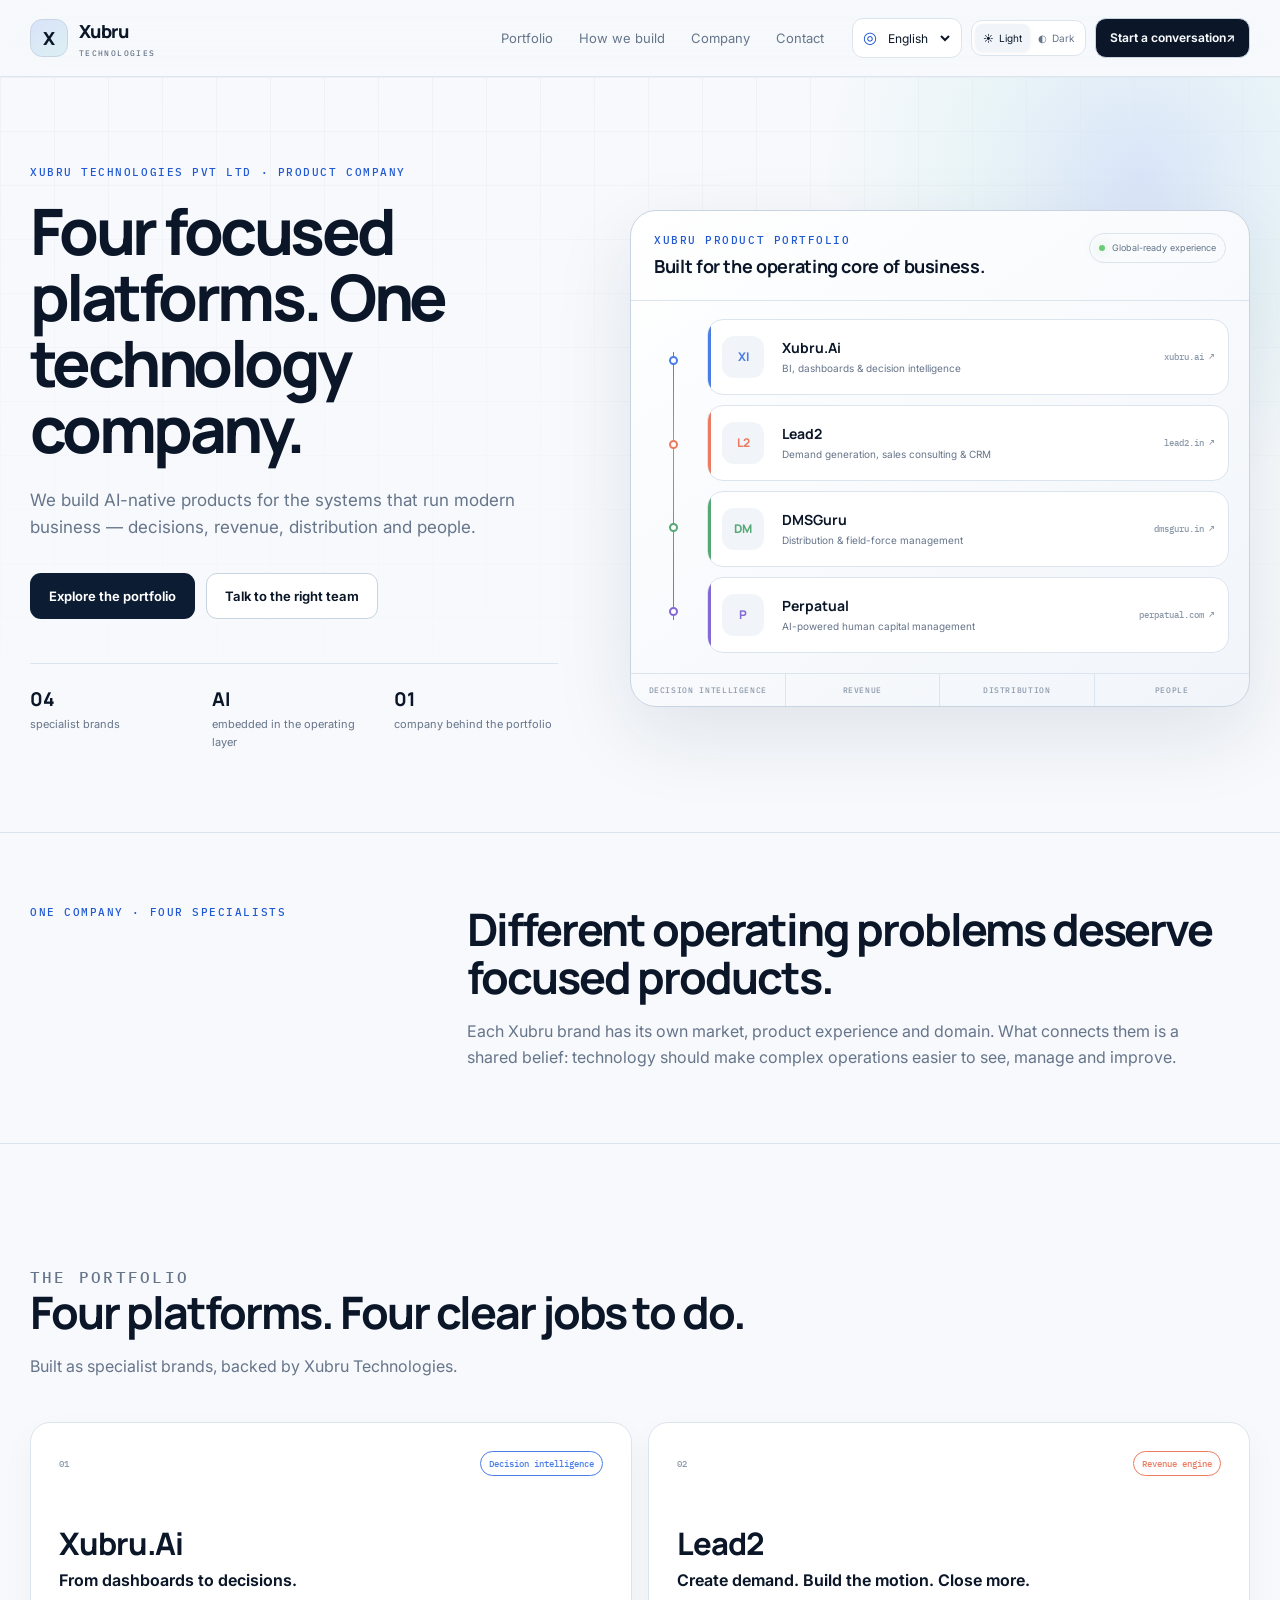
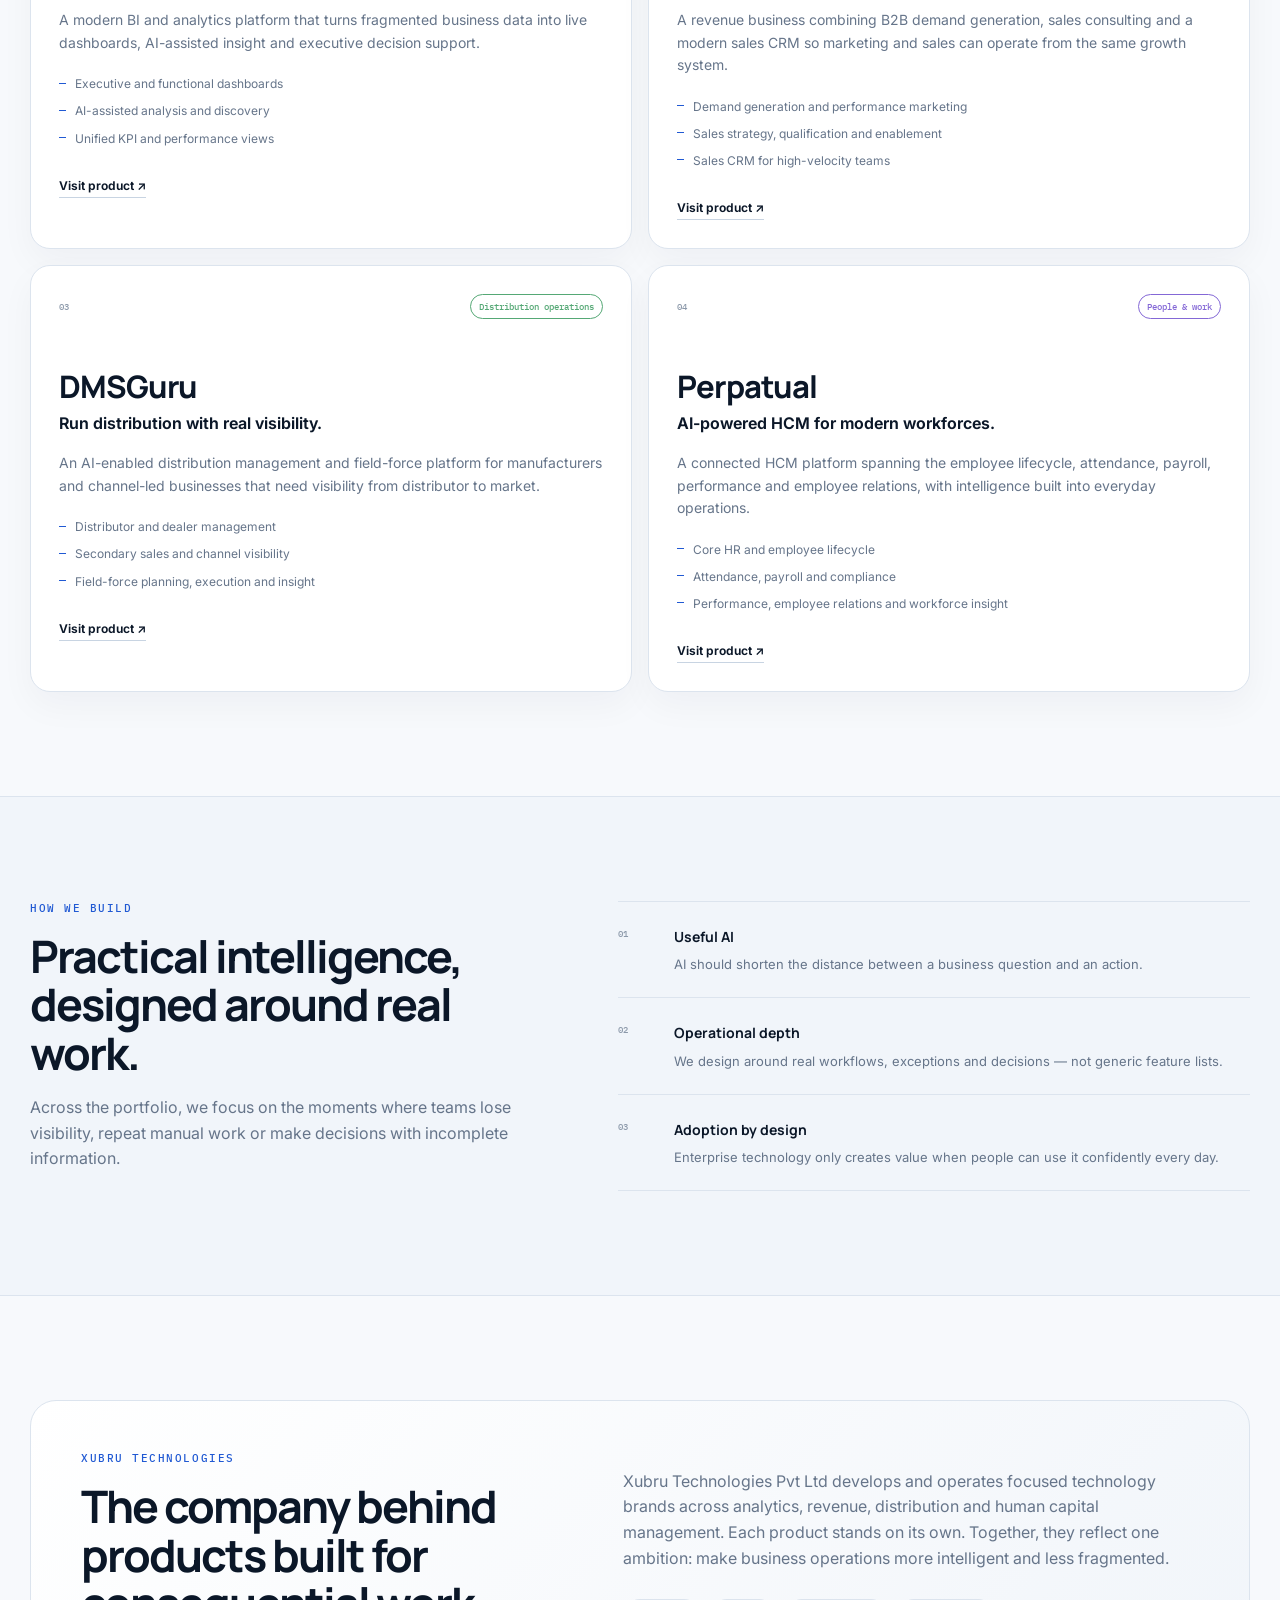
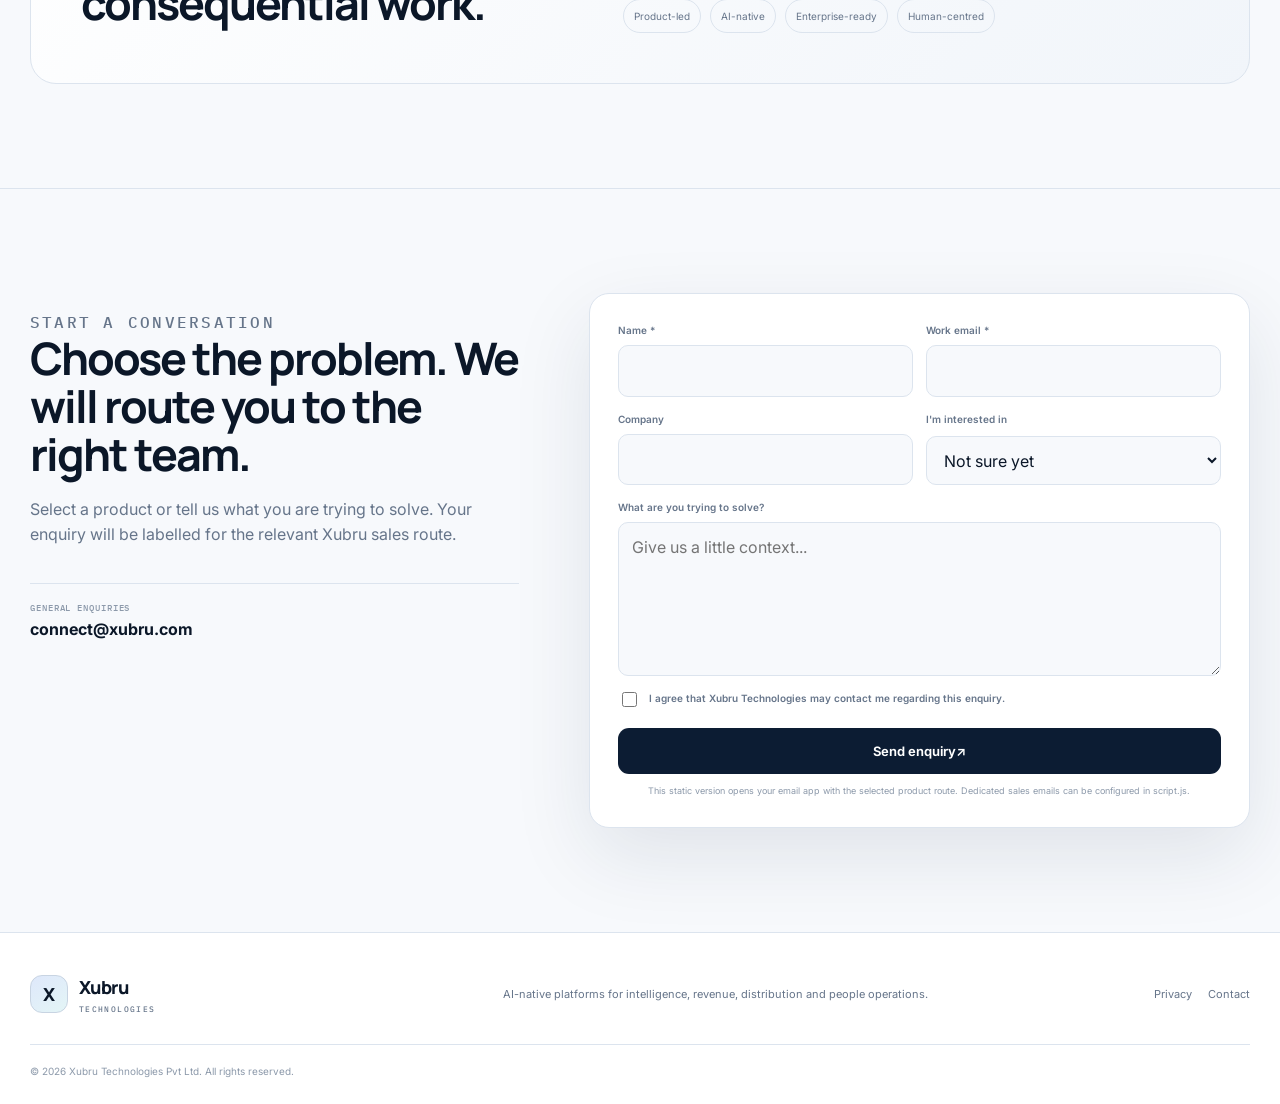
==== index.html @ fc484fd0 "Add files via upload" ====
<!DOCTYPE html>
<html lang="en" dir="ltr" data-theme="light">
<head>
  <meta charset="UTF-8">
  <meta name="viewport" content="width=device-width, initial-scale=1.0">
  <meta name="theme-color" content="#f7f9fc">
  <meta name="robots" content="index,follow,max-image-preview:large,max-snippet:-1,max-video-preview:-1">
  <title>Xubru Technologies | AI, Revenue, Distribution & HCM Platforms</title>
  <meta name="description" content="Xubru Technologies builds AI-native platforms for business intelligence, revenue growth, distribution operations and human capital management.">
  <link rel="canonical" href="https://xubru.com/">
  <link rel="icon" href="favicon.svg" type="image/svg+xml">
  <meta property="og:type" content="website">
  <meta property="og:site_name" content="Xubru Technologies">
  <meta property="og:url" content="https://xubru.com/">
  <meta property="og:title" content="Xubru Technologies | Four Focused Platforms. One Technology Company.">
  <meta property="og:description" content="AI-native platforms across decision intelligence, revenue, distribution and people operations.">
  <meta property="og:image" content="https://xubru.com/og-image.png">
  <meta property="og:image:width" content="1200">
  <meta property="og:image:height" content="630">
  <meta name="twitter:card" content="summary_large_image">
  <meta name="twitter:title" content="Xubru Technologies | Four Focused Platforms. One Technology Company.">
  <meta name="twitter:description" content="AI-native platforms across decision intelligence, revenue, distribution and people operations.">
  <meta name="twitter:image" content="https://xubru.com/og-image.png">
  <link rel="preconnect" href="https://fonts.googleapis.com">
  <link rel="preconnect" href="https://fonts.gstatic.com" crossorigin>
  <link href="https://fonts.googleapis.com/css2?family=Inter:wght@400;500;600;700&family=Manrope:wght@500;600;700;800&family=IBM+Plex+Mono:wght@400;500&display=swap" rel="stylesheet">
  <script>(function(){try{var t=localStorage.getItem('xubru-theme');if(t==='dark'||t==='light')document.documentElement.dataset.theme=t}catch(e){}})();</script>
  <script type="application/ld+json">
  {
    "@context":"https://schema.org",
    "@graph":[
      {
        "@type":"Organization",
        "@id":"https://xubru.com/#organization",
        "name":"Xubru Technologies Pvt Ltd",
        "url":"https://xubru.com/",
        "email":"connect@xubru.com",
        "description":"Xubru Technologies builds AI-native platforms for business intelligence, revenue growth, distribution operations and human capital management.",
        "contactPoint":{"@type":"ContactPoint","contactType":"sales","email":"connect@xubru.com","availableLanguage":["English","Marathi","Tamil","Telugu","Bengali","French","Hebrew","Arabic","Chinese","Japanese"]},
        "brand":[
          {"@type":"Brand","name":"Xubru.Ai","url":"https://xubru.ai/"},
          {"@type":"Brand","name":"Lead2","url":"https://www.lead2.in/"},
          {"@type":"Brand","name":"DMSGuru","url":"https://dmsguru.in/"},
          {"@type":"Brand","name":"Perpatual","url":"https://www.perpatual.com/"}
        ]
      },
      {"@type":"WebSite","@id":"https://xubru.com/#website","url":"https://xubru.com/","name":"Xubru Technologies","publisher":{"@id":"https://xubru.com/#organization"},"inLanguage":["en","mr","ta","te","bn","fr","he","ar","zh","ja"]},
      {"@type":"ItemList","@id":"https://xubru.com/#portfolio","name":"Xubru Technologies product portfolio","numberOfItems":4,"itemListElement":[
        {"@type":"ListItem","position":1,"name":"Xubru.Ai","url":"https://xubru.ai/"},
        {"@type":"ListItem","position":2,"name":"Lead2","url":"https://www.lead2.in/"},
        {"@type":"ListItem","position":3,"name":"DMSGuru","url":"https://dmsguru.in/"},
        {"@type":"ListItem","position":4,"name":"Perpatual","url":"https://www.perpatual.com/"}
      ]}
    ]
  }
  </script>
  <link rel="stylesheet" href="styles.css">
</head>
<body>
<a class="skip-link" href="#main" data-i18n="skip">Skip to content</a>
<header class="site-header" id="top">
  <div class="container nav-wrap">
    <a class="brand" href="#top" aria-label="Xubru Technologies home">
      <span class="brand-mark" aria-hidden="true">X</span><span class="brand-copy"><strong>Xubru</strong><small>Technologies</small></span>
    </a>
    <nav class="desktop-nav" aria-label="Primary navigation">
      <a href="#portfolio" data-i18n="navPortfolio">Portfolio</a>
      <a href="#philosophy" data-i18n="navPhilosophy">How we build</a>
      <a href="#company" data-i18n="navCompany">Company</a>
      <a href="#contact" data-i18n="navContact">Contact</a>
    </nav>
    <div class="header-actions">
      <label class="language-control" aria-label="Language">
        <span class="globe" aria-hidden="true">◎</span>
        <select id="languageSelect" aria-label="Choose language">
          <option value="en">English</option><option value="mr">मराठी</option><option value="ta">தமிழ்</option><option value="te">తెలుగు</option><option value="bn">বাংলা</option><option value="fr">Français</option><option value="he">עברית</option><option value="ar">العربية</option><option value="zh">中文</option><option value="ja">日本語</option>
        </select>
      </label>
      <div class="theme-switch" role="group" aria-label="Theme">
        <button type="button" data-theme-choice="light" class="active"><span aria-hidden="true">☀</span><span data-i18n="light">Light</span></button>
        <button type="button" data-theme-choice="dark"><span aria-hidden="true">◐</span><span data-i18n="dark">Dark</span></button>
      </div>
      <button class="conversation-button" type="button" data-open-conversation><span data-i18n="startConversation">Start a conversation</span><span aria-hidden="true">↗</span></button>
      <button class="nav-toggle" id="navToggle" aria-expanded="false" aria-controls="mobileNav" aria-label="Open navigation"><span></span><span></span><span></span></button>
    </div>
  </div>
  <div class="mobile-nav" id="mobileNav"><div class="container mobile-nav-inner">
    <a href="#portfolio" data-i18n="navPortfolio">Portfolio</a><a href="#philosophy" data-i18n="navPhilosophy">How we build</a><a href="#company" data-i18n="navCompany">Company</a><a href="#contact" data-i18n="navContact">Contact</a><button type="button" data-open-conversation><span data-i18n="startConversation">Start a conversation</span> ↗</button>
  </div></div>
</header>
<main id="main">
  <section class="hero">
    <div class="hero-grid-pattern" aria-hidden="true"></div>
    <div class="container hero-grid">
      <div class="hero-copy reveal">
        <p class="eyebrow" data-i18n="heroKicker">Xubru Technologies Pvt Ltd · Product company</p>
        <h1 data-i18n="heroTitle">Four focused platforms. One technology company.</h1>
        <p class="hero-lead" data-i18n="heroLead">We build AI-native products for the systems that run modern business — decisions, revenue, distribution and people.</p>
        <div class="hero-actions"><a class="button button-primary" href="#portfolio" data-i18n="explorePortfolio">Explore the portfolio</a><button class="button button-secondary" type="button" data-open-conversation data-i18n="talkTeam">Talk to the right team</button></div>
        <div class="hero-stats"><div><strong>04</strong><span data-i18n="statBrands">specialist brands</span></div><div><strong>AI</strong><span data-i18n="statAI">embedded in the operating layer</span></div><div><strong>01</strong><span data-i18n="statCompany">company behind the portfolio</span></div></div>
      </div>
      <div class="portfolio-showcase reveal" aria-label="Xubru Technologies portfolio">
        <div class="showcase-top"><div><span class="mini-label" data-i18n="showcaseLabel">XUBRU PRODUCT PORTFOLIO</span><strong data-i18n="showcaseTitle">Built for the operating core of business.</strong></div><span class="global-chip"><i></i><span data-i18n="globalReady">Global-ready experience</span></span></div>
        <div class="showcase-body">
          <div class="signal-rail" aria-hidden="true"><span></span><span></span><span></span><span></span></div>
          <div class="portfolio-stack">
            <a class="stack-card accent-blue" href="https://xubru.ai/" target="_blank" rel="noopener"><div class="stack-icon">XI</div><div><strong>Xubru.Ai</strong><span data-i18n="xubruShort">BI, dashboards & decision intelligence</span></div><small>xubru.ai ↗</small></a>
            <a class="stack-card accent-coral" href="https://www.lead2.in/" target="_blank" rel="noopener"><div class="stack-icon">L2</div><div><strong>Lead2</strong><span data-i18n="leadShort">Demand generation, sales consulting & CRM</span></div><small>lead2.in ↗</small></a>
            <a class="stack-card accent-green" href="https://dmsguru.in/" target="_blank" rel="noopener"><div class="stack-icon">DM</div><div><strong>DMSGuru</strong><span data-i18n="dmsShort">Distribution & field-force management</span></div><small>dmsguru.in ↗</small></a>
            <a class="stack-card accent-violet" href="https://www.perpatual.com/" target="_blank" rel="noopener"><div class="stack-icon">P</div><div><strong>Perpatual</strong><span data-i18n="perpShort">AI-powered human capital management</span></div><small>perpatual.com ↗</small></a>
          </div>
        </div>
        <div class="showcase-bottom"><span data-i18n="showcaseFoot1">Decision intelligence</span><span data-i18n="showcaseFoot2">Revenue</span><span data-i18n="showcaseFoot3">Distribution</span><span data-i18n="showcaseFoot4">People</span></div>
      </div>
    </div>
  </section>
  <section class="statement"><div class="container statement-grid reveal"><p class="section-label" data-i18n="statementLabel">ONE COMPANY · FOUR SPECIALISTS</p><div><h2 data-i18n="statementTitle">Different operating problems deserve focused products.</h2><p data-i18n="statementText">Each Xubru brand has its own market, product experience and domain. What connects them is a shared belief: technology should make complex operations easier to see, manage and improve.</p></div></div></section>
  <section class="section portfolio" id="portfolio"><div class="container">
    <div class="section-heading reveal"><p class="section-label" data-i18n="portfolioLabel">THE PORTFOLIO</p><h2 data-i18n="portfolioTitle">Four platforms. Four clear jobs to do.</h2><p data-i18n="portfolioText">Built as specialist brands, backed by Xubru Technologies.</p></div>
    <div class="product-grid">
      <article class="product-card reveal"><div class="product-top"><span>01</span><span class="product-pill pill-blue" data-i18n="catAI">Decision intelligence</span></div><h3>Xubru.Ai</h3><p class="product-tagline" data-i18n="xubruTag">From dashboards to decisions.</p><p class="product-desc" data-i18n="xubruDesc">A modern BI and analytics platform that turns fragmented business data into live dashboards, AI-assisted insight and executive decision support.</p><ul><li data-i18n="xubruF1">Executive and functional dashboards</li><li data-i18n="xubruF2">AI-assisted analysis and discovery</li><li data-i18n="xubruF3">Unified KPI and performance views</li></ul><a href="https://xubru.ai/" target="_blank" rel="noopener"><span data-i18n="visit">Visit product</span> ↗</a></article>
      <article class="product-card reveal"><div class="product-top"><span>02</span><span class="product-pill pill-coral" data-i18n="catLead">Revenue engine</span></div><h3>Lead2</h3><p class="product-tagline" data-i18n="leadTag">Create demand. Build the motion. Close more.</p><p class="product-desc" data-i18n="leadDesc">A revenue business combining B2B demand generation, sales consulting and a modern sales CRM so marketing and sales can operate from the same growth system.</p><ul><li data-i18n="leadF1">Demand generation and performance marketing</li><li data-i18n="leadF2">Sales strategy, qualification and enablement</li><li data-i18n="leadF3">Sales CRM for high-velocity teams</li></ul><a href="https://www.lead2.in/" target="_blank" rel="noopener"><span data-i18n="visit">Visit product</span> ↗</a></article>
      <article class="product-card reveal"><div class="product-top"><span>03</span><span class="product-pill pill-green" data-i18n="catDMS">Distribution operations</span></div><h3>DMSGuru</h3><p class="product-tagline" data-i18n="dmsTag">Run distribution with real visibility.</p><p class="product-desc" data-i18n="dmsDesc">An AI-enabled distribution management and field-force platform for manufacturers and channel-led businesses that need visibility from distributor to market.</p><ul><li data-i18n="dmsF1">Distributor and dealer management</li><li data-i18n="dmsF2">Secondary sales and channel visibility</li><li data-i18n="dmsF3">Field-force planning, execution and insight</li></ul><a href="https://dmsguru.in/" target="_blank" rel="noopener"><span data-i18n="visit">Visit product</span> ↗</a></article>
      <article class="product-card reveal"><div class="product-top"><span>04</span><span class="product-pill pill-violet" data-i18n="catHCM">People & work</span></div><h3>Perpatual</h3><p class="product-tagline" data-i18n="perpTag">AI-powered HCM for modern workforces.</p><p class="product-desc" data-i18n="perpDesc">A connected HCM platform spanning the employee lifecycle, attendance, payroll, performance and employee relations, with intelligence built into everyday operations.</p><ul><li data-i18n="perpF1">Core HR and employee lifecycle</li><li data-i18n="perpF2">Attendance, payroll and compliance</li><li data-i18n="perpF3">Performance, employee relations and workforce insight</li></ul><a href="https://www.perpatual.com/" target="_blank" rel="noopener"><span data-i18n="visit">Visit product</span> ↗</a></article>
    </div>
  </div></section>
  <section class="section philosophy" id="philosophy"><div class="container philosophy-grid"><div class="philosophy-copy reveal"><p class="section-label" data-i18n="philosophyLabel">HOW WE BUILD</p><h2 data-i18n="philosophyTitle">Practical intelligence, designed around real work.</h2><p data-i18n="philosophyText">Across the portfolio, we focus on the moments where teams lose visibility, repeat manual work or make decisions with incomplete information.</p></div><div class="principle-list reveal"><div><span>01</span><section><strong data-i18n="p1Title">Useful AI</strong><p data-i18n="p1Text">AI should shorten the distance between a business question and an action.</p></section></div><div><span>02</span><section><strong data-i18n="p2Title">Operational depth</strong><p data-i18n="p2Text">We design around real workflows, exceptions and decisions — not generic feature lists.</p></section></div><div><span>03</span><section><strong data-i18n="p3Title">Adoption by design</strong><p data-i18n="p3Text">Enterprise technology only creates value when people can use it confidently every day.</p></section></div></div></div></section>
  <section class="section company" id="company"><div class="container company-panel reveal"><div><p class="section-label" data-i18n="companyLabel">XUBRU TECHNOLOGIES</p><h2 data-i18n="companyTitle">The company behind products built for consequential work.</h2></div><div class="company-copy"><p data-i18n="companyText">Xubru Technologies Pvt Ltd develops and operates focused technology brands across analytics, revenue, distribution and human capital management. Each product stands on its own. Together, they reflect one ambition: make business operations more intelligent and less fragmented.</p><div class="company-tags"><span data-i18n="tagProduct">Product-led</span><span data-i18n="tagAI">AI-native</span><span data-i18n="tagEnterprise">Enterprise-ready</span><span data-i18n="tagHuman">Human-centred</span></div></div></div></section>
  <section class="section contact" id="contact"><div class="container contact-grid"><div class="contact-copy reveal"><p class="section-label" data-i18n="contactLabel">START A CONVERSATION</p><h2 data-i18n="contactTitle">Choose the problem. We will route you to the right team.</h2><p data-i18n="contactText">Select a product or tell us what you are trying to solve. Your enquiry will be labelled for the relevant Xubru sales route.</p><div class="contact-email"><span data-i18n="generalEnquiries">General enquiries</span><a href="mailto:connect@xubru.com">connect@xubru.com</a></div></div><div class="contact-card reveal"><form id="contactForm"><input type="hidden" name="route" id="routeField" value="General"><div class="form-row"><label><span data-i18n="name">Name *</span><input type="text" name="name" required autocomplete="name"></label><label><span data-i18n="workEmail">Work email *</span><input type="email" name="email" required autocomplete="email"></label></div><div class="form-row"><label><span data-i18n="companyName">Company</span><input type="text" name="company" autocomplete="organization"></label><label><span data-i18n="interest">I'm interested in</span><select name="interest" id="interestSelect"><option value="General" data-i18n="optGeneral">Not sure yet</option><option value="Xubru.Ai">Xubru.Ai</option><option value="Lead2">Lead2</option><option value="DMSGuru">DMSGuru</option><option value="Perpatual">Perpatual</option></select></label></div><label><span data-i18n="problem">What are you trying to solve?</span><textarea name="message" rows="5" data-i18n-placeholder="messagePlaceholder" placeholder="Give us a little context..."></textarea></label><label class="consent"><input type="checkbox" required><span data-i18n="consent">I agree that Xubru Technologies may contact me regarding this enquiry.</span></label><button class="button button-primary form-submit" type="submit"><span data-i18n="sendEnquiry">Send enquiry</span> ↗</button><p class="form-note" data-i18n="formNote">This static version opens your email app with the selected product route. Dedicated sales emails can be configured in script.js.</p></form></div></div></section>
</main>
<footer class="footer"><div class="container footer-grid"><a class="brand" href="#top"><span class="brand-mark">X</span><span class="brand-copy"><strong>Xubru</strong><small>Technologies</small></span></a><p data-i18n="footerText">AI-native platforms for intelligence, revenue, distribution and people operations.</p><div class="footer-links"><a href="privacy.html" data-i18n="privacy">Privacy</a><a href="mailto:connect@xubru.com" data-i18n="navContact">Contact</a></div></div><div class="container footer-bottom">© 2026 Xubru Technologies Pvt Ltd. <span data-i18n="rights">All rights reserved.</span></div></footer>
<dialog class="conversation-modal" id="conversationModal"><div class="modal-shell"><button class="modal-close" type="button" data-close-conversation aria-label="Close">×</button><p class="section-label" data-i18n="modalLabel">CHOOSE A TEAM</p><h2 data-i18n="modalTitle">What would you like to discuss?</h2><p class="modal-intro" data-i18n="modalText">Choose one of the four businesses and we will pre-route your enquiry.</p><div class="route-grid"><button type="button" data-route-choice="Xubru.Ai"><span class="route-icon blue">XI</span><strong>Xubru.Ai</strong><small data-i18n="xubruShort">BI, dashboards & decision intelligence</small><em>↗</em></button><button type="button" data-route-choice="Lead2"><span class="route-icon coral">L2</span><strong>Lead2</strong><small data-i18n="leadShort">Demand generation, sales consulting & CRM</small><em>↗</em></button><button type="button" data-route-choice="DMSGuru"><span class="route-icon green">DM</span><strong>DMSGuru</strong><small data-i18n="dmsShort">Distribution & field-force management</small><em>↗</em></button><button type="button" data-route-choice="Perpatual"><span class="route-icon violet">P</span><strong>Perpatual</strong><small data-i18n="perpShort">AI-powered human capital management</small><em>↗</em></button></div></div></dialog>
<script src="script.js"></script>
</body></html>
---- styles.css ----
:root{--bg:#f7f9fc;--surface:#fff;--surface-2:#f1f5fa;--text:#0b1728;--muted:#66758a;--soft:#8c99aa;--line:#dce4ee;--line-strong:#c8d4e2;--nav-bg:rgba(247,249,252,.9);--shadow:0 28px 80px rgba(21,41,70,.10);--brand:#2059d3;--blue:#4a7de8;--cyan:#3ebbc0;--coral:#ec7b62;--green:#55a875;--violet:#8468d6;--button:#0c1c33;--button-text:#fff;--display:'Manrope',sans-serif;--body:'Inter',sans-serif;--mono:'IBM Plex Mono',monospace;--container:1220px}
html[data-theme="dark"]{--bg:#07111f;--surface:#0c1a2c;--surface-2:#0a1626;--text:#f2f6fb;--muted:#a7b5c7;--soft:#778ba3;--line:rgba(255,255,255,.10);--line-strong:rgba(255,255,255,.18);--nav-bg:rgba(7,17,31,.90);--shadow:0 30px 90px rgba(0,0,0,.32);--brand:#77a7ff;--blue:#78a5ff;--cyan:#68d9d7;--coral:#ff957f;--green:#81c99a;--violet:#aa95ef;--button:#f4f7fb;--button-text:#07111f}
*{box-sizing:border-box}html{scroll-behavior:smooth}body{margin:0;background:var(--bg);color:var(--text);font-family:var(--body);line-height:1.6;-webkit-font-smoothing:antialiased;transition:background .25s,color .25s}body.modal-open{overflow:hidden}a{color:inherit}button,input,select,textarea{font:inherit;color:inherit}.container{width:min(var(--container),calc(100% - 48px));margin:auto}.section{padding:104px 0}.section-label,.eyebrow,.mini-label{font:500 11px/1.4 var(--mono);letter-spacing:.14em;text-transform:uppercase;color:var(--brand)}.skip-link{position:fixed;top:-60px;left:16px;z-index:3000;background:var(--text);color:var(--bg);padding:10px 14px;border-radius:9px}.skip-link:focus{top:16px}:focus-visible{outline:2px solid var(--brand);outline-offset:3px}
.site-header{position:sticky;top:0;z-index:1000;background:var(--nav-bg);backdrop-filter:blur(18px) saturate(150%);border-bottom:1px solid var(--line)}.nav-wrap{height:76px;display:flex;align-items:center;gap:28px}.brand{display:flex;align-items:center;gap:11px;text-decoration:none;flex:0 0 auto}.brand-mark{width:38px;height:38px;border-radius:12px;display:grid;place-items:center;background:linear-gradient(145deg,rgba(74,125,232,.18),rgba(62,187,192,.14));border:1px solid var(--line-strong);font:800 18px var(--display)}.brand-copy{display:flex;flex-direction:column;line-height:1}.brand-copy strong{font:800 18px var(--display);letter-spacing:-.03em}.brand-copy small{margin-top:5px;color:var(--muted);font:500 8px var(--mono);letter-spacing:.17em;text-transform:uppercase}.desktop-nav{display:flex;align-items:center;gap:26px;margin-left:auto}.desktop-nav a{font-size:13px;color:var(--muted);text-decoration:none}.desktop-nav a:hover{color:var(--text)}.header-actions{display:flex;align-items:center;gap:9px}.language-control{height:40px;display:flex;align-items:center;gap:7px;padding:0 8px 0 10px;border:1px solid var(--line);border-radius:11px;background:var(--surface)}.language-control .globe{font-size:16px;color:var(--brand)}.language-control select{border:0;background:transparent;outline:none;font-size:12px;max-width:92px}.theme-switch{display:flex;border:1px solid var(--line);background:var(--surface);border-radius:11px;padding:3px}.theme-switch button{border:0;background:transparent;border-radius:8px;padding:6px 8px;display:flex;gap:5px;align-items:center;font-size:10px;color:var(--muted);cursor:pointer}.theme-switch button.active{background:var(--surface-2);color:var(--text);box-shadow:0 1px 4px rgba(0,0,0,.05)}.conversation-button{height:40px;padding:0 14px;border-radius:11px;border:1px solid var(--line-strong);background:var(--text);color:var(--bg);font-weight:650;font-size:12px;cursor:pointer}.nav-toggle{display:none;border:0;background:transparent;width:42px;height:42px;padding:10px;cursor:pointer}.nav-toggle span{display:block;height:2px;background:var(--text);margin:5px 0}.mobile-nav{display:none}
.hero{position:relative;overflow:hidden;padding:88px 0 80px;border-bottom:1px solid var(--line)}.hero-grid-pattern{position:absolute;inset:0;opacity:.32;pointer-events:none;background-image:linear-gradient(var(--line) 1px,transparent 1px),linear-gradient(90deg,var(--line) 1px,transparent 1px);background-size:54px 54px;mask-image:linear-gradient(to bottom,#000,transparent 88%)}.hero:before{content:"";position:absolute;width:640px;height:640px;right:-180px;top:-220px;border-radius:50%;background:radial-gradient(circle,rgba(74,125,232,.17),rgba(62,187,192,.08) 36%,transparent 70%)}.hero-grid{position:relative;display:grid;grid-template-columns:.92fr 1.08fr;gap:72px;align-items:center}.eyebrow{margin:0 0 18px}.hero h1{font:750 clamp(46px,5vw,70px)/1.03 var(--display);letter-spacing:-.055em;margin:0;max-width:720px}.hero-lead{font-size:17px;color:var(--muted);max-width:650px;margin:25px 0 0}.hero-actions{display:flex;gap:11px;flex-wrap:wrap;margin-top:32px}.button{min-height:46px;padding:0 18px;border-radius:11px;border:1px solid transparent;display:inline-flex;align-items:center;justify-content:center;text-decoration:none;font-weight:650;font-size:13px;cursor:pointer}.button-primary{background:var(--button);color:var(--button-text)}.button-secondary{background:var(--surface);border-color:var(--line-strong);color:var(--text)}.button:hover{transform:translateY(-1px)}.hero-stats{display:grid;grid-template-columns:repeat(3,1fr);gap:18px;margin-top:44px;padding-top:22px;border-top:1px solid var(--line)}.hero-stats div{display:flex;flex-direction:column;gap:4px}.hero-stats strong{font:750 19px var(--display)}.hero-stats span{font-size:11px;color:var(--muted)}
.portfolio-showcase{background:linear-gradient(145deg,var(--surface),var(--surface-2));border:1px solid var(--line-strong);border-radius:26px;box-shadow:var(--shadow);overflow:hidden}.showcase-top{display:flex;align-items:flex-start;justify-content:space-between;gap:16px;padding:22px 23px;border-bottom:1px solid var(--line)}.showcase-top>div{display:flex;flex-direction:column;gap:6px}.showcase-top strong{font:700 18px var(--display);letter-spacing:-.02em}.global-chip{display:inline-flex;align-items:center;gap:7px;border:1px solid var(--line);border-radius:999px;padding:7px 9px;font-size:9px;color:var(--muted);white-space:nowrap}.global-chip i{width:6px;height:6px;border-radius:50%;background:#6acb75;box-shadow:0 0 12px rgba(106,203,117,.5)}.showcase-body{position:relative;display:grid;grid-template-columns:44px 1fr;gap:12px;padding:18px 20px 20px}.signal-rail{position:relative;display:flex;flex-direction:column;justify-content:space-around;align-items:center}.signal-rail:before{content:"";position:absolute;top:10%;bottom:10%;width:1px;background:linear-gradient(var(--blue),var(--coral),var(--green),var(--violet))}.signal-rail span{position:relative;width:9px;height:9px;border-radius:50%;background:var(--surface);border:2px solid currentColor;z-index:1}.signal-rail span:nth-child(1){color:var(--blue)}.signal-rail span:nth-child(2){color:var(--coral)}.signal-rail span:nth-child(3){color:var(--green)}.signal-rail span:nth-child(4){color:var(--violet)}.portfolio-stack{display:grid;gap:10px}.stack-card{position:relative;display:grid;grid-template-columns:48px 1fr auto;align-items:center;gap:12px;min-height:76px;padding:12px 14px;border:1px solid var(--line);background:var(--surface);border-radius:16px;text-decoration:none;overflow:hidden;transition:.2s}.stack-card:after{content:"";position:absolute;inset-inline-start:0;top:0;bottom:0;width:3px;background:currentColor}.stack-card:hover{transform:translateY(-2px);border-color:var(--line-strong)}.accent-blue{color:var(--blue)}.accent-coral{color:var(--coral)}.accent-green{color:var(--green)}.accent-violet{color:var(--violet)}.stack-icon{width:42px;height:42px;border-radius:12px;display:grid;place-items:center;background:var(--surface-2);font:750 12px var(--display)}.stack-card strong{display:block;color:var(--text);font:700 14px var(--display)}.stack-card span{display:block;color:var(--muted);font-size:10px;margin-top:3px}.stack-card small{color:var(--soft);font:500 9px var(--mono);white-space:nowrap}.showcase-bottom{display:grid;grid-template-columns:repeat(4,1fr);border-top:1px solid var(--line)}.showcase-bottom span{padding:11px 8px;text-align:center;border-inline-end:1px solid var(--line);font:500 8px var(--mono);letter-spacing:.08em;text-transform:uppercase;color:var(--soft)}.showcase-bottom span:last-child{border-inline-end:0}
.statement{padding:72px 0;border-bottom:1px solid var(--line)}.statement-grid{display:grid;grid-template-columns:.65fr 1.35fr;gap:60px}.statement-grid h2,.section-heading h2,.philosophy h2,.company h2,.contact h2{font:720 clamp(32px,3.5vw,49px)/1.08 var(--display);letter-spacing:-.045em;margin:0}.statement-grid p:not(.section-label),.section-heading>p,.philosophy-copy>p:not(.section-label),.company-copy>p,.contact-copy>p{color:var(--muted);font-size:16px;margin:18px 0 0;max-width:760px}.section-label{margin:0 0 16px}.section-heading{max-width:820px;margin-bottom:42px}.product-grid{display:grid;grid-template-columns:repeat(2,1fr);gap:16px}.product-card{padding:28px;border:1px solid var(--line);background:var(--surface);border-radius:20px;box-shadow:0 14px 35px rgba(20,38,62,.04);transition:.22s}.product-card:hover{transform:translateY(-3px);border-color:var(--line-strong);box-shadow:var(--shadow)}.product-top{display:flex;justify-content:space-between;gap:18px;align-items:center;color:var(--soft);font:500 9px var(--mono)}.product-pill{padding:6px 8px;border-radius:999px;border:1px solid currentColor}.pill-blue{color:var(--blue)}.pill-coral{color:var(--coral)}.pill-green{color:var(--green)}.pill-violet{color:var(--violet)}.product-card h3{font:740 31px var(--display);letter-spacing:-.035em;margin:46px 0 4px}.product-tagline{font-weight:650;margin:0}.product-desc{color:var(--muted);font-size:14px;margin:16px 0 20px}.product-card ul{list-style:none;padding:0;margin:0 0 24px;display:grid;gap:8px}.product-card li{position:relative;padding-inline-start:16px;color:var(--muted);font-size:12px}.product-card li:before{content:"";position:absolute;inset-inline-start:0;top:.7em;width:7px;height:1px;background:var(--brand)}.product-card>a{text-decoration:none;font-weight:650;font-size:12px;border-bottom:1px solid var(--line-strong);padding-bottom:4px}
.philosophy{background:var(--surface-2);border-top:1px solid var(--line);border-bottom:1px solid var(--line)}.philosophy-grid{display:grid;grid-template-columns:.9fr 1.1fr;gap:70px;align-items:start}.principle-list{border-top:1px solid var(--line)}.principle-list>div{display:grid;grid-template-columns:44px 1fr;gap:12px;padding:22px 0;border-bottom:1px solid var(--line)}.principle-list>div>span{font:500 9px var(--mono);color:var(--soft);padding-top:4px}.principle-list section{padding:0}.principle-list strong{font:700 14px var(--display)}.principle-list p{margin:5px 0 0;color:var(--muted);font-size:13px}.company-panel{display:grid;grid-template-columns:.9fr 1.1fr;gap:70px;padding:50px;border:1px solid var(--line);border-radius:26px;background:linear-gradient(135deg,var(--surface),var(--surface-2))}.company-tags{display:flex;flex-wrap:wrap;gap:9px;margin-top:28px}.company-tags span{border:1px solid var(--line);border-radius:999px;padding:8px 10px;color:var(--muted);font-size:10px}
.contact{border-top:1px solid var(--line)}.contact-grid{display:grid;grid-template-columns:.85fr 1.15fr;gap:70px;align-items:start}.contact-email{margin-top:35px;padding-top:18px;border-top:1px solid var(--line);display:flex;flex-direction:column;gap:4px}.contact-email span{font:500 9px var(--mono);letter-spacing:.1em;text-transform:uppercase;color:var(--soft)}.contact-email a{font-weight:700;text-decoration:none}.contact-card{padding:28px;border:1px solid var(--line);border-radius:20px;background:var(--surface);box-shadow:var(--shadow)}.form-row{display:grid;grid-template-columns:1fr 1fr;gap:13px}.contact-card label{display:grid;gap:7px;margin-bottom:14px}.contact-card label>span{font-size:10px;font-weight:600;color:var(--muted)}.contact-card input,.contact-card select,.contact-card textarea{width:100%;background:var(--bg);border:1px solid var(--line);border-radius:10px;padding:12px 13px;outline:none}.contact-card input:focus,.contact-card select:focus,.contact-card textarea:focus{border-color:var(--brand);box-shadow:0 0 0 3px rgba(32,89,211,.08)}.contact-card textarea{resize:vertical}.consent{display:flex!important;grid-template-columns:17px 1fr!important;align-items:flex-start;gap:9px!important;margin:4px 0 18px!important}.consent input{width:15px;height:15px;margin-top:2px}.consent span{font-size:10px!important}.form-submit{width:100%}.form-note{text-align:center;color:var(--soft);font-size:9px;margin:10px 0 0}
.footer{padding:42px 0 25px;border-top:1px solid var(--line);background:var(--surface)}.footer-grid{display:grid;grid-template-columns:1fr 1.4fr auto;gap:30px;align-items:center}.footer-grid>p{margin:0;color:var(--muted);font-size:11px}.footer-links{display:flex;gap:16px}.footer-links a{font-size:11px;color:var(--muted);text-decoration:none}.footer-bottom{border-top:1px solid var(--line);margin-top:30px;padding-top:18px;color:var(--soft);font-size:10px}
.conversation-modal{width:min(760px,calc(100% - 28px));border:1px solid var(--line-strong);border-radius:24px;background:var(--surface);color:var(--text);padding:0;box-shadow:0 30px 100px rgba(0,0,0,.22)}.conversation-modal::backdrop{background:rgba(6,15,28,.55);backdrop-filter:blur(5px)}.modal-shell{padding:34px;position:relative}.modal-close{position:absolute;top:15px;right:15px;width:36px;height:36px;border-radius:50%;border:1px solid var(--line);background:var(--surface-2);font-size:20px;cursor:pointer}[dir="rtl"] .modal-close{right:auto;left:15px}.modal-shell h2{font:720 30px/1.1 var(--display);letter-spacing:-.035em;margin:0}.modal-intro{color:var(--muted);font-size:13px;margin:10px 0 24px}.route-grid{display:grid;grid-template-columns:1fr 1fr;gap:10px}.route-grid button{position:relative;display:grid;grid-template-columns:42px 1fr 22px;grid-template-rows:auto auto;column-gap:11px;align-items:center;text-align:start;padding:15px;border:1px solid var(--line);border-radius:14px;background:var(--bg);cursor:pointer}.route-grid button:hover{border-color:var(--line-strong);background:var(--surface-2)}.route-icon{grid-row:1/3;width:38px;height:38px;border-radius:10px;display:grid;place-items:center;font:750 10px var(--display)}.route-icon.blue{background:rgba(74,125,232,.12);color:var(--blue)}.route-icon.coral{background:rgba(236,123,98,.12);color:var(--coral)}.route-icon.green{background:rgba(85,168,117,.12);color:var(--green)}.route-icon.violet{background:rgba(132,104,214,.12);color:var(--violet)}.route-grid strong{font:700 13px var(--display)}.route-grid small{color:var(--muted);font-size:9px}.route-grid em{grid-row:1/3;grid-column:3;font-style:normal;color:var(--soft)}
.reveal{opacity:0;transform:translateY(14px);transition:opacity .6s,transform .6s}.reveal.is-visible{opacity:1;transform:none}
@media(max-width:1080px){.desktop-nav{display:none}.nav-toggle{display:block}.hero-grid,.philosophy-grid,.company-panel,.contact-grid{grid-template-columns:1fr}.hero-grid{gap:50px}.portfolio-showcase{max-width:760px;width:100%;margin:auto}.company-panel{gap:28px}.mobile-nav{display:block;max-height:0;overflow:hidden;background:var(--surface);transition:max-height .28s;border-top:1px solid transparent}.mobile-nav.open{max-height:380px;border-top-color:var(--line)}.mobile-nav-inner{display:grid;padding-top:12px;padding-bottom:18px}.mobile-nav a,.mobile-nav button{padding:13px 2px;border:0;border-bottom:1px solid var(--line);background:transparent;text-decoration:none;text-align:start;font-size:13px}.mobile-nav button{font-weight:700;color:var(--brand);cursor:pointer}}
@media(max-width:820px){.container{width:min(var(--container),calc(100% - 32px))}.section{padding:82px 0}.conversation-button{display:none}.header-actions{margin-left:auto}.hero{padding:68px 0}.hero h1{font-size:clamp(42px,10vw,58px)}.hero-stats{grid-template-columns:1fr}.statement-grid{grid-template-columns:1fr;gap:20px}.product-grid{grid-template-columns:1fr}.footer-grid{grid-template-columns:1fr;gap:20px}.route-grid{grid-template-columns:1fr}}
@media(max-width:620px){.nav-wrap{height:70px}.brand-copy small{display:none}.language-control{height:38px}.language-control select{max-width:70px}.theme-switch button span:last-child{display:none}.showcase-top{display:grid}.global-chip{width:max-content}.showcase-body{grid-template-columns:28px 1fr;padding:15px 12px}.stack-card{grid-template-columns:42px 1fr}.stack-card small{display:none}.showcase-bottom{grid-template-columns:1fr 1fr}.showcase-bottom span:nth-child(2){border-inline-end:0}.showcase-bottom span:nth-child(-n+2){border-bottom:1px solid var(--line)}.form-row{grid-template-columns:1fr}.company-panel{padding:28px 22px}.modal-shell{padding:28px 20px}.footer-bottom{line-height:1.7}}
@media(prefers-reduced-motion:reduce){html{scroll-behavior:auto}*,*:before,*:after{transition:none!important;animation:none!important}.reveal{opacity:1;transform:none}}
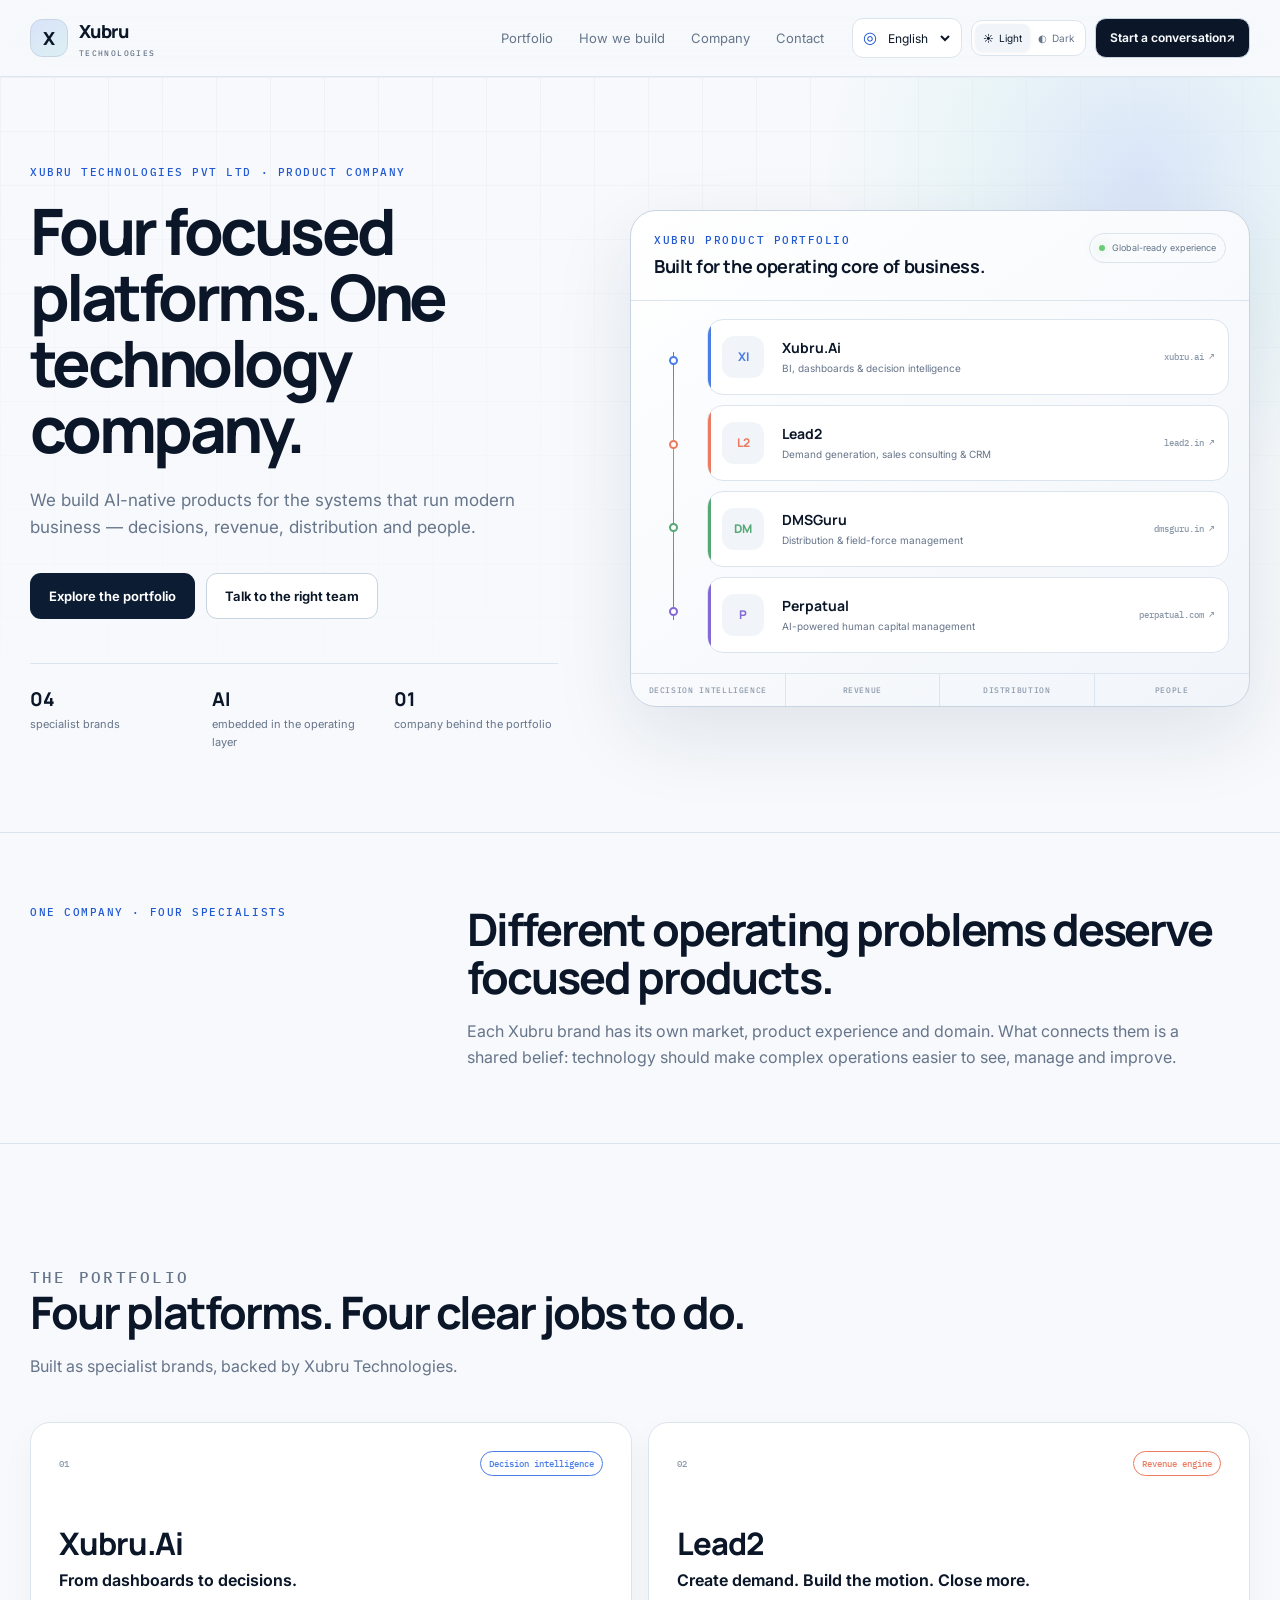
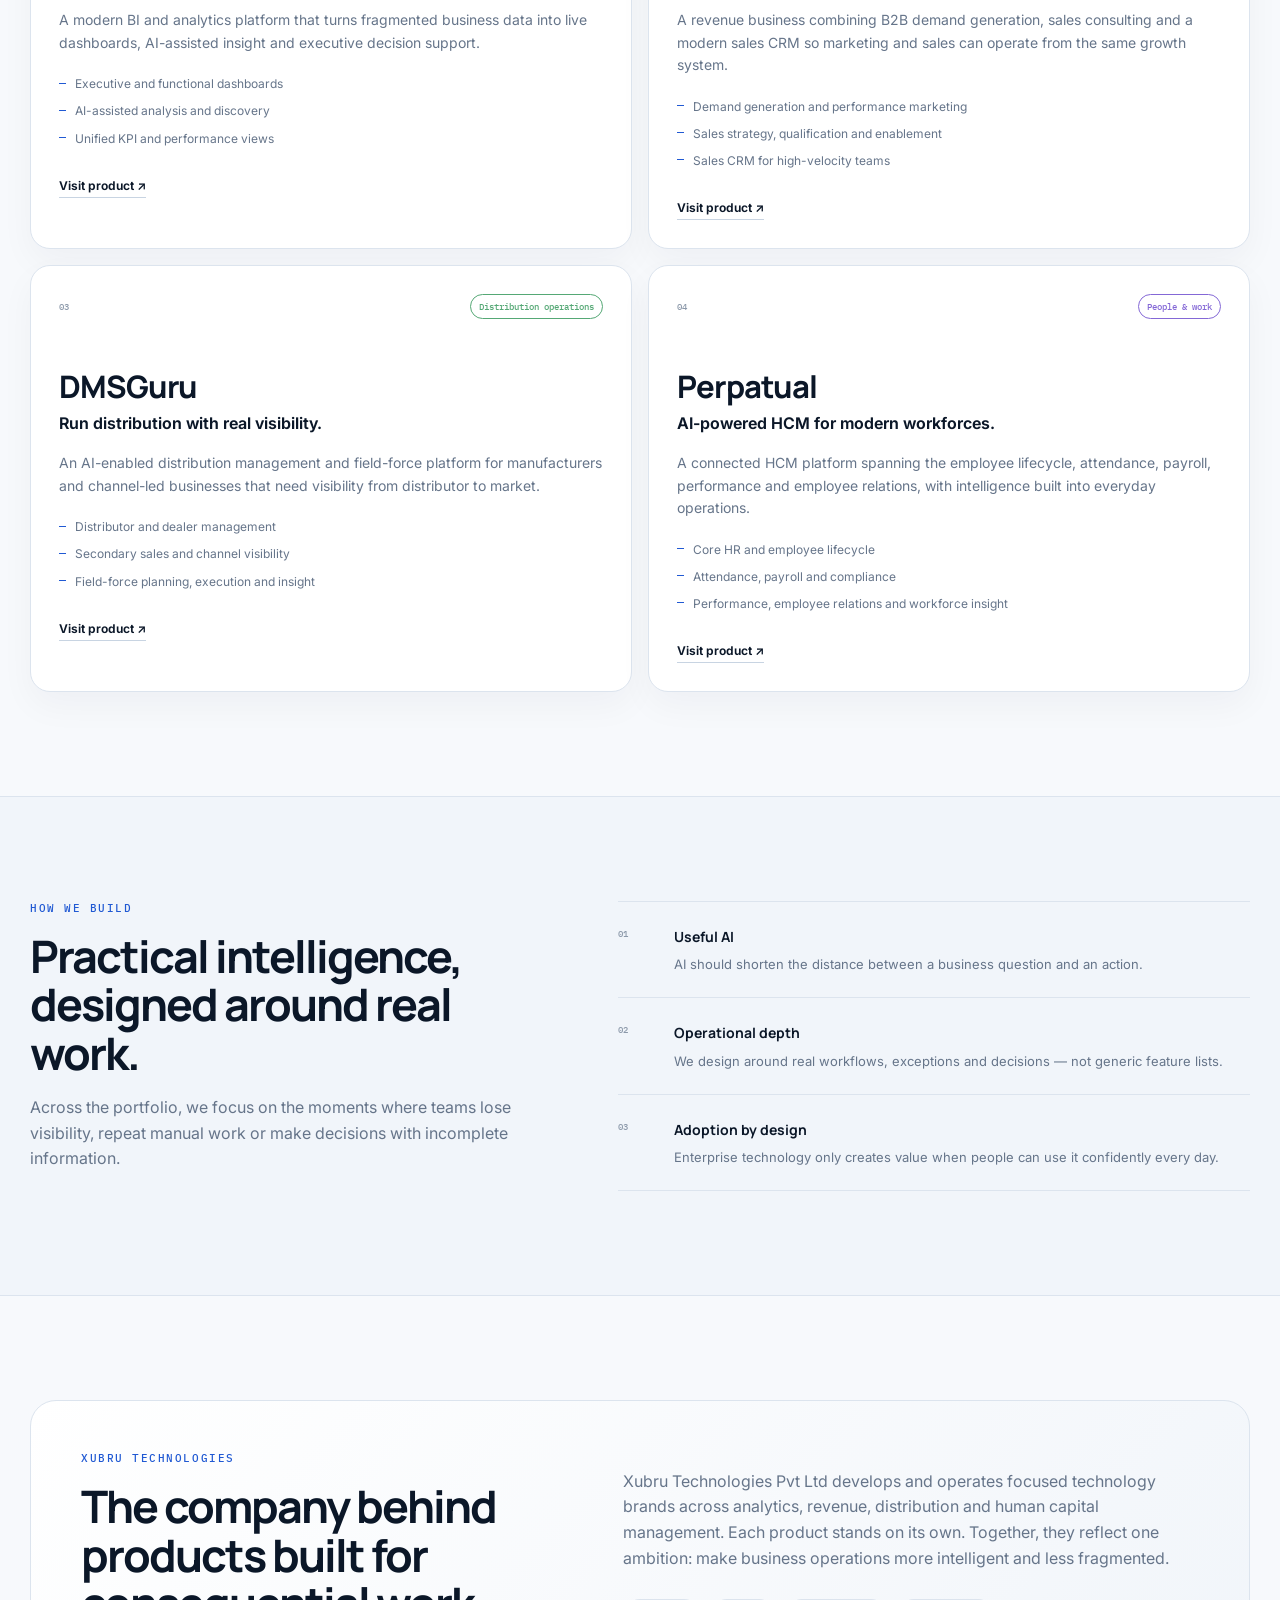
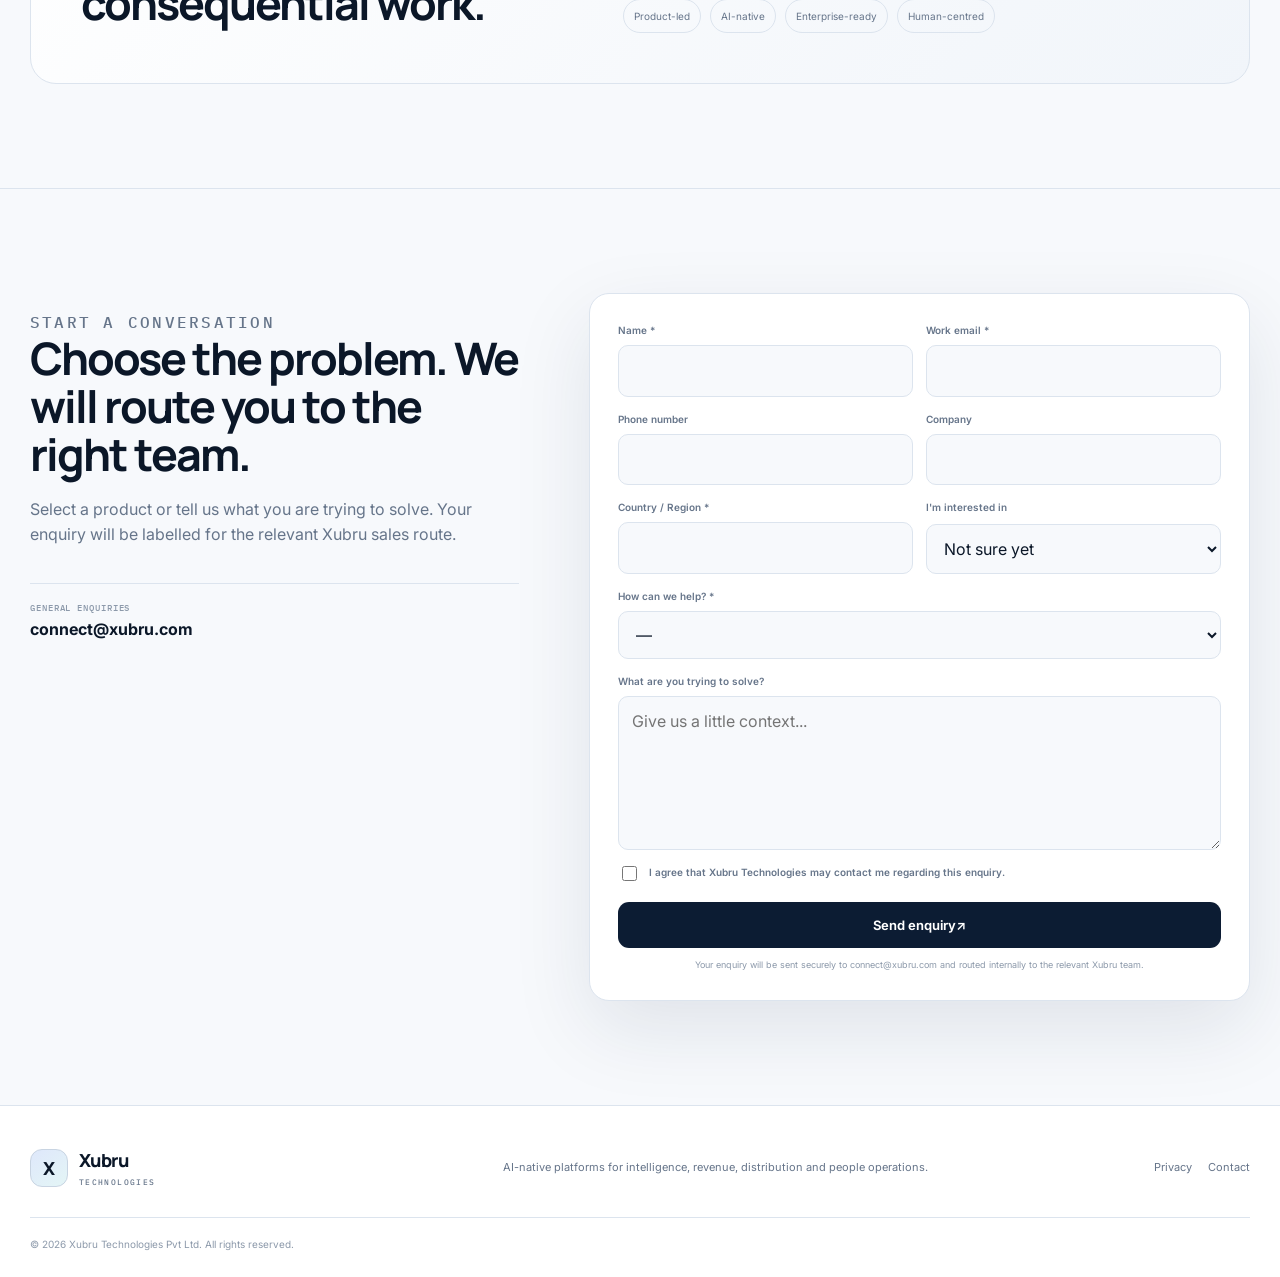
==== commit c09f1878: "Add files via upload" ====
--- a/index.html
+++ b/index.html
@@ -55,6 +55,14 @@
   }
   </script>
   <link rel="stylesheet" href="styles.css">
+  <style>
+    .hp-field{position:absolute!important;left:-9999px!important;width:1px!important;height:1px!important;overflow:hidden!important;opacity:0!important;pointer-events:none!important}
+    .form-status{display:none;margin-top:12px;padding:10px 12px;border-radius:10px;font-size:11px;line-height:1.5}
+    .form-status.sending{display:block;background:var(--surface-2);color:var(--muted);border:1px solid var(--line)}
+    .form-status.success{display:block;background:color-mix(in srgb,#2f9e62 10%,var(--surface));color:var(--text);border:1px solid color-mix(in srgb,#2f9e62 35%,var(--line))}
+    .form-status.error{display:block;background:color-mix(in srgb,#c74747 9%,var(--surface));color:var(--text);border:1px solid color-mix(in srgb,#c74747 34%,var(--line))}
+    .form-submit:disabled{opacity:.65;cursor:wait;transform:none!important}
+  </style>
 </head>
 <body>
 <a class="skip-link" href="#main" data-i18n="skip">Skip to content</a>
@@ -126,9 +134,48 @@
   </div></section>
   <section class="section philosophy" id="philosophy"><div class="container philosophy-grid"><div class="philosophy-copy reveal"><p class="section-label" data-i18n="philosophyLabel">HOW WE BUILD</p><h2 data-i18n="philosophyTitle">Practical intelligence, designed around real work.</h2><p data-i18n="philosophyText">Across the portfolio, we focus on the moments where teams lose visibility, repeat manual work or make decisions with incomplete information.</p></div><div class="principle-list reveal"><div><span>01</span><section><strong data-i18n="p1Title">Useful AI</strong><p data-i18n="p1Text">AI should shorten the distance between a business question and an action.</p></section></div><div><span>02</span><section><strong data-i18n="p2Title">Operational depth</strong><p data-i18n="p2Text">We design around real workflows, exceptions and decisions — not generic feature lists.</p></section></div><div><span>03</span><section><strong data-i18n="p3Title">Adoption by design</strong><p data-i18n="p3Text">Enterprise technology only creates value when people can use it confidently every day.</p></section></div></div></div></section>
   <section class="section company" id="company"><div class="container company-panel reveal"><div><p class="section-label" data-i18n="companyLabel">XUBRU TECHNOLOGIES</p><h2 data-i18n="companyTitle">The company behind products built for consequential work.</h2></div><div class="company-copy"><p data-i18n="companyText">Xubru Technologies Pvt Ltd develops and operates focused technology brands across analytics, revenue, distribution and human capital management. Each product stands on its own. Together, they reflect one ambition: make business operations more intelligent and less fragmented.</p><div class="company-tags"><span data-i18n="tagProduct">Product-led</span><span data-i18n="tagAI">AI-native</span><span data-i18n="tagEnterprise">Enterprise-ready</span><span data-i18n="tagHuman">Human-centred</span></div></div></div></section>
-  <section class="section contact" id="contact"><div class="container contact-grid"><div class="contact-copy reveal"><p class="section-label" data-i18n="contactLabel">START A CONVERSATION</p><h2 data-i18n="contactTitle">Choose the problem. We will route you to the right team.</h2><p data-i18n="contactText">Select a product or tell us what you are trying to solve. Your enquiry will be labelled for the relevant Xubru sales route.</p><div class="contact-email"><span data-i18n="generalEnquiries">General enquiries</span><a href="mailto:connect@xubru.com">connect@xubru.com</a></div></div><div class="contact-card reveal"><form id="contactForm"><input type="hidden" name="route" id="routeField" value="General"><div class="form-row"><label><span data-i18n="name">Name *</span><input type="text" name="name" required autocomplete="name"></label><label><span data-i18n="workEmail">Work email *</span><input type="email" name="email" required autocomplete="email"></label></div><div class="form-row"><label><span data-i18n="companyName">Company</span><input type="text" name="company" autocomplete="organization"></label><label><span data-i18n="interest">I'm interested in</span><select name="interest" id="interestSelect"><option value="General" data-i18n="optGeneral">Not sure yet</option><option value="Xubru.Ai">Xubru.Ai</option><option value="Lead2">Lead2</option><option value="DMSGuru">DMSGuru</option><option value="Perpatual">Perpatual</option></select></label></div><label><span data-i18n="problem">What are you trying to solve?</span><textarea name="message" rows="5" data-i18n-placeholder="messagePlaceholder" placeholder="Give us a little context..."></textarea></label><label class="consent"><input type="checkbox" required><span data-i18n="consent">I agree that Xubru Technologies may contact me regarding this enquiry.</span></label><button class="button button-primary form-submit" type="submit"><span data-i18n="sendEnquiry">Send enquiry</span> ↗</button><p class="form-note" data-i18n="formNote">This static version opens your email app with the selected product route. Dedicated sales emails can be configured in script.js.</p></form></div></div></section>
+  <section class="section contact" id="contact"><div class="container contact-grid"><div class="contact-copy reveal"><p class="section-label" data-i18n="contactLabel">START A CONVERSATION</p><h2 data-i18n="contactTitle">Choose the problem. We will route you to the right team.</h2><p data-i18n="contactText">Select a product or tell us what you are trying to solve. Every enquiry comes centrally to Xubru Technologies and is routed internally to the relevant team.</p><div class="contact-email"><span data-i18n="generalEnquiries">General enquiries</span><a href="mailto:connect@xubru.com">connect@xubru.com</a></div></div><div class="contact-card reveal">
+    <form id="contactForm" novalidate>
+      <input type="hidden" name="access_key" value="59ce34d4-208a-488d-bb53-bccffa3bd193">
+      <input type="hidden" name="from_name" value="Xubru Technologies Website">
+      <input type="hidden" name="route" id="routeField" value="General">
+      <input type="checkbox" name="botcheck" class="hp-field" tabindex="-1" autocomplete="off" aria-hidden="true">
+
+      <div class="form-row">
+        <label><span data-i18n="name">Name *</span><input type="text" name="name" required autocomplete="name"></label>
+        <label><span data-i18n="workEmail">Work email *</span><input type="email" name="email" required autocomplete="email"></label>
+      </div>
+
+      <div class="form-row">
+        <label><span data-form-i18n="phone">Phone number</span><input type="tel" name="phone" autocomplete="tel"></label>
+        <label><span data-i18n="companyName">Company</span><input type="text" name="company" autocomplete="organization"></label>
+      </div>
+
+      <div class="form-row">
+        <label><span data-form-i18n="country">Country / Region *</span><input type="text" name="country" required autocomplete="country-name"></label>
+        <label><span data-i18n="interest">I'm interested in</span><select name="interest" id="interestSelect"><option value="General" data-i18n="optGeneral">Not sure yet</option><option value="Xubru.Ai">Xubru.Ai</option><option value="Lead2">Lead2</option><option value="DMSGuru">DMSGuru</option><option value="Perpatual">Perpatual</option></select></label>
+      </div>
+
+      <label><span data-form-i18n="needType">How can we help? *</span>
+        <select name="need_type" required>
+          <option value="" selected disabled>—</option>
+          <option value="Product demo / evaluation" data-form-i18n="needDemo">Product demo / evaluation</option>
+          <option value="Pricing / commercial proposal" data-form-i18n="needPricing">Pricing / commercial proposal</option>
+          <option value="Implementation / integration" data-form-i18n="needImplementation">Implementation / integration</option>
+          <option value="Partnership / alliance" data-form-i18n="needPartnership">Partnership / alliance</option>
+          <option value="Other / not sure yet" data-form-i18n="needOther">Other / not sure yet</option>
+        </select>
+      </label>
+
+      <label><span data-i18n="problem">What are you trying to solve?</span><textarea name="message" rows="5" required data-i18n-placeholder="messagePlaceholder" placeholder="Give us a little context..."></textarea></label>
+      <label class="consent"><input type="checkbox" required><span data-i18n="consent">I agree that Xubru Technologies may contact me regarding this enquiry.</span></label>
+      <button class="button button-primary form-submit" type="submit"><span data-i18n="sendEnquiry">Send enquiry</span> ↗</button>
+      <p class="form-note" data-form-i18n="formNoteCentral">Your enquiry will be sent securely to connect@xubru.com and routed internally to the relevant Xubru team.</p>
+      <div class="form-status" id="formStatus" role="status" aria-live="polite"></div>
+    </form>
+  </div></div></section>
 </main>
 <footer class="footer"><div class="container footer-grid"><a class="brand" href="#top"><span class="brand-mark">X</span><span class="brand-copy"><strong>Xubru</strong><small>Technologies</small></span></a><p data-i18n="footerText">AI-native platforms for intelligence, revenue, distribution and people operations.</p><div class="footer-links"><a href="privacy.html" data-i18n="privacy">Privacy</a><a href="mailto:connect@xubru.com" data-i18n="navContact">Contact</a></div></div><div class="container footer-bottom">© 2026 Xubru Technologies Pvt Ltd. <span data-i18n="rights">All rights reserved.</span></div></footer>
 <dialog class="conversation-modal" id="conversationModal"><div class="modal-shell"><button class="modal-close" type="button" data-close-conversation aria-label="Close">×</button><p class="section-label" data-i18n="modalLabel">CHOOSE A TEAM</p><h2 data-i18n="modalTitle">What would you like to discuss?</h2><p class="modal-intro" data-i18n="modalText">Choose one of the four businesses and we will pre-route your enquiry.</p><div class="route-grid"><button type="button" data-route-choice="Xubru.Ai"><span class="route-icon blue">XI</span><strong>Xubru.Ai</strong><small data-i18n="xubruShort">BI, dashboards & decision intelligence</small><em>↗</em></button><button type="button" data-route-choice="Lead2"><span class="route-icon coral">L2</span><strong>Lead2</strong><small data-i18n="leadShort">Demand generation, sales consulting & CRM</small><em>↗</em></button><button type="button" data-route-choice="DMSGuru"><span class="route-icon green">DM</span><strong>DMSGuru</strong><small data-i18n="dmsShort">Distribution & field-force management</small><em>↗</em></button><button type="button" data-route-choice="Perpatual"><span class="route-icon violet">P</span><strong>Perpatual</strong><small data-i18n="perpShort">AI-powered human capital management</small><em>↗</em></button></div></div></dialog>
 <script src="script.js"></script>
-</body></html>
+</body></html>
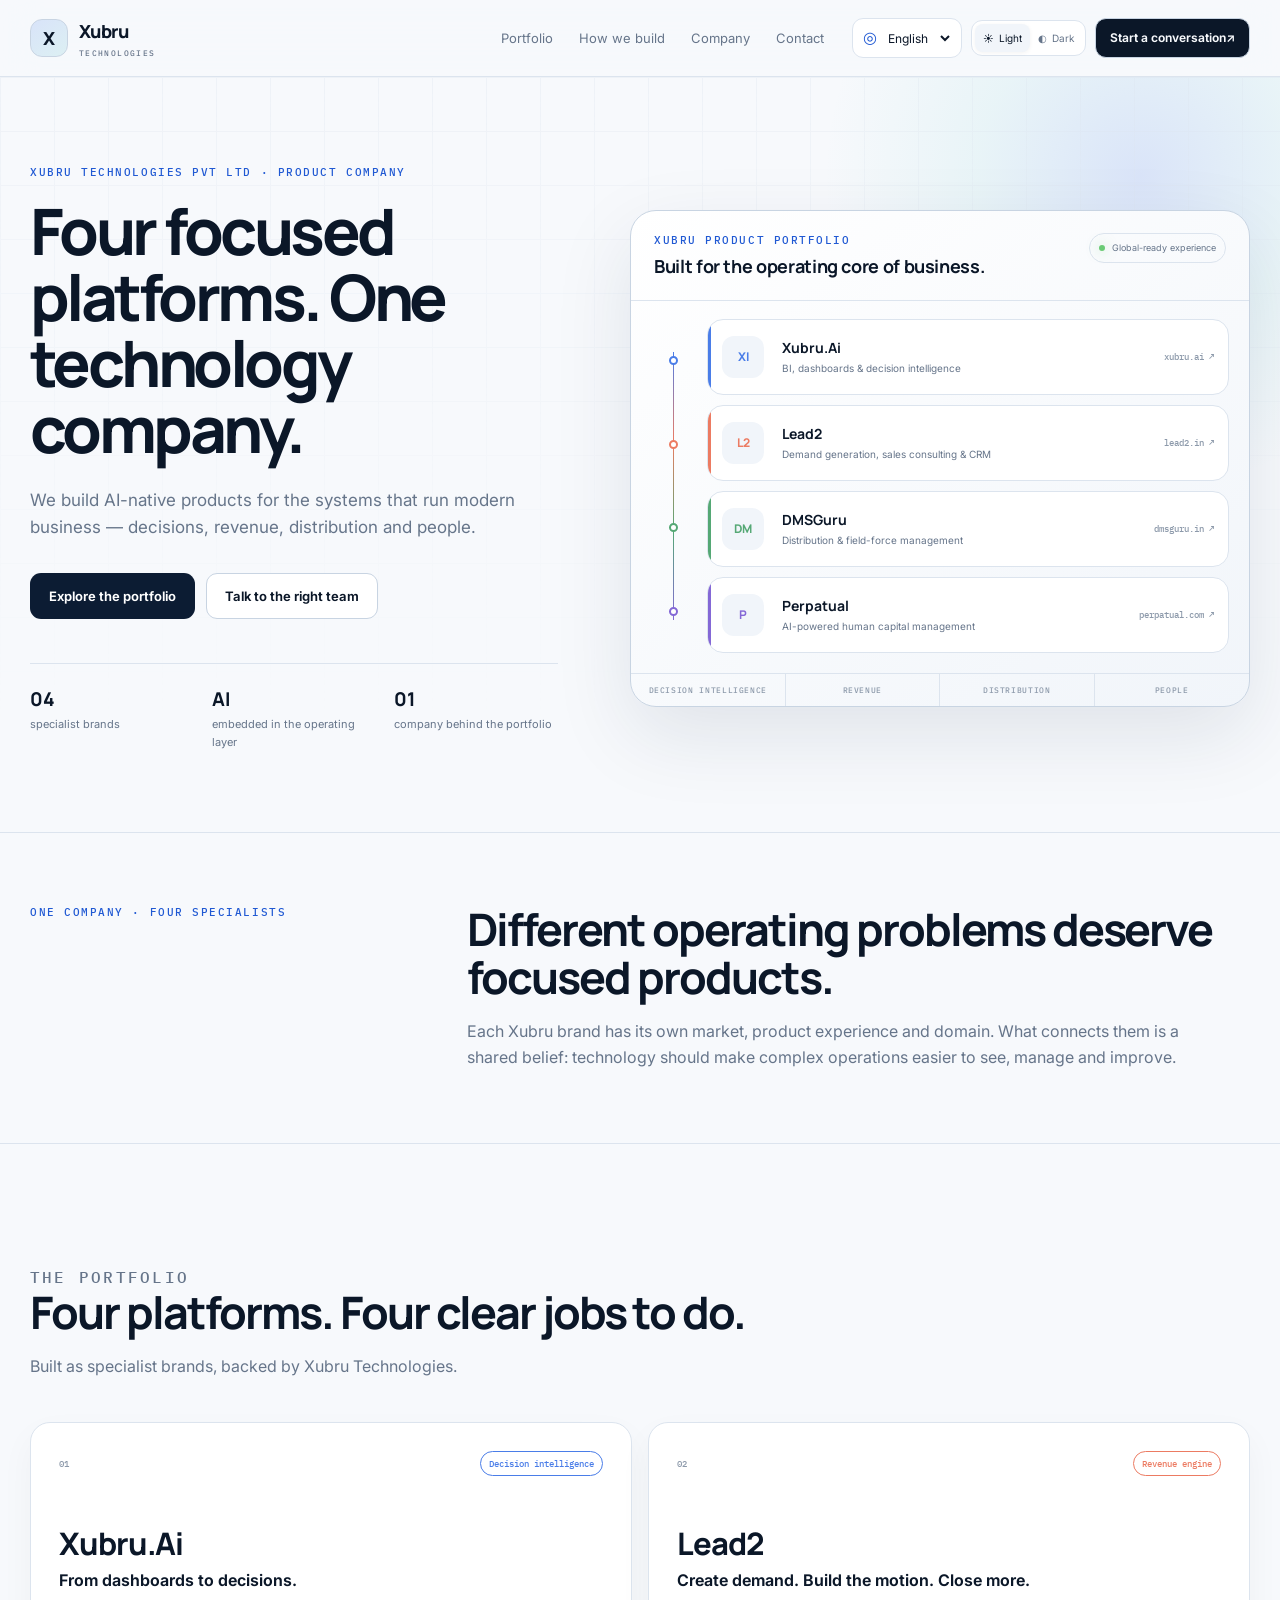
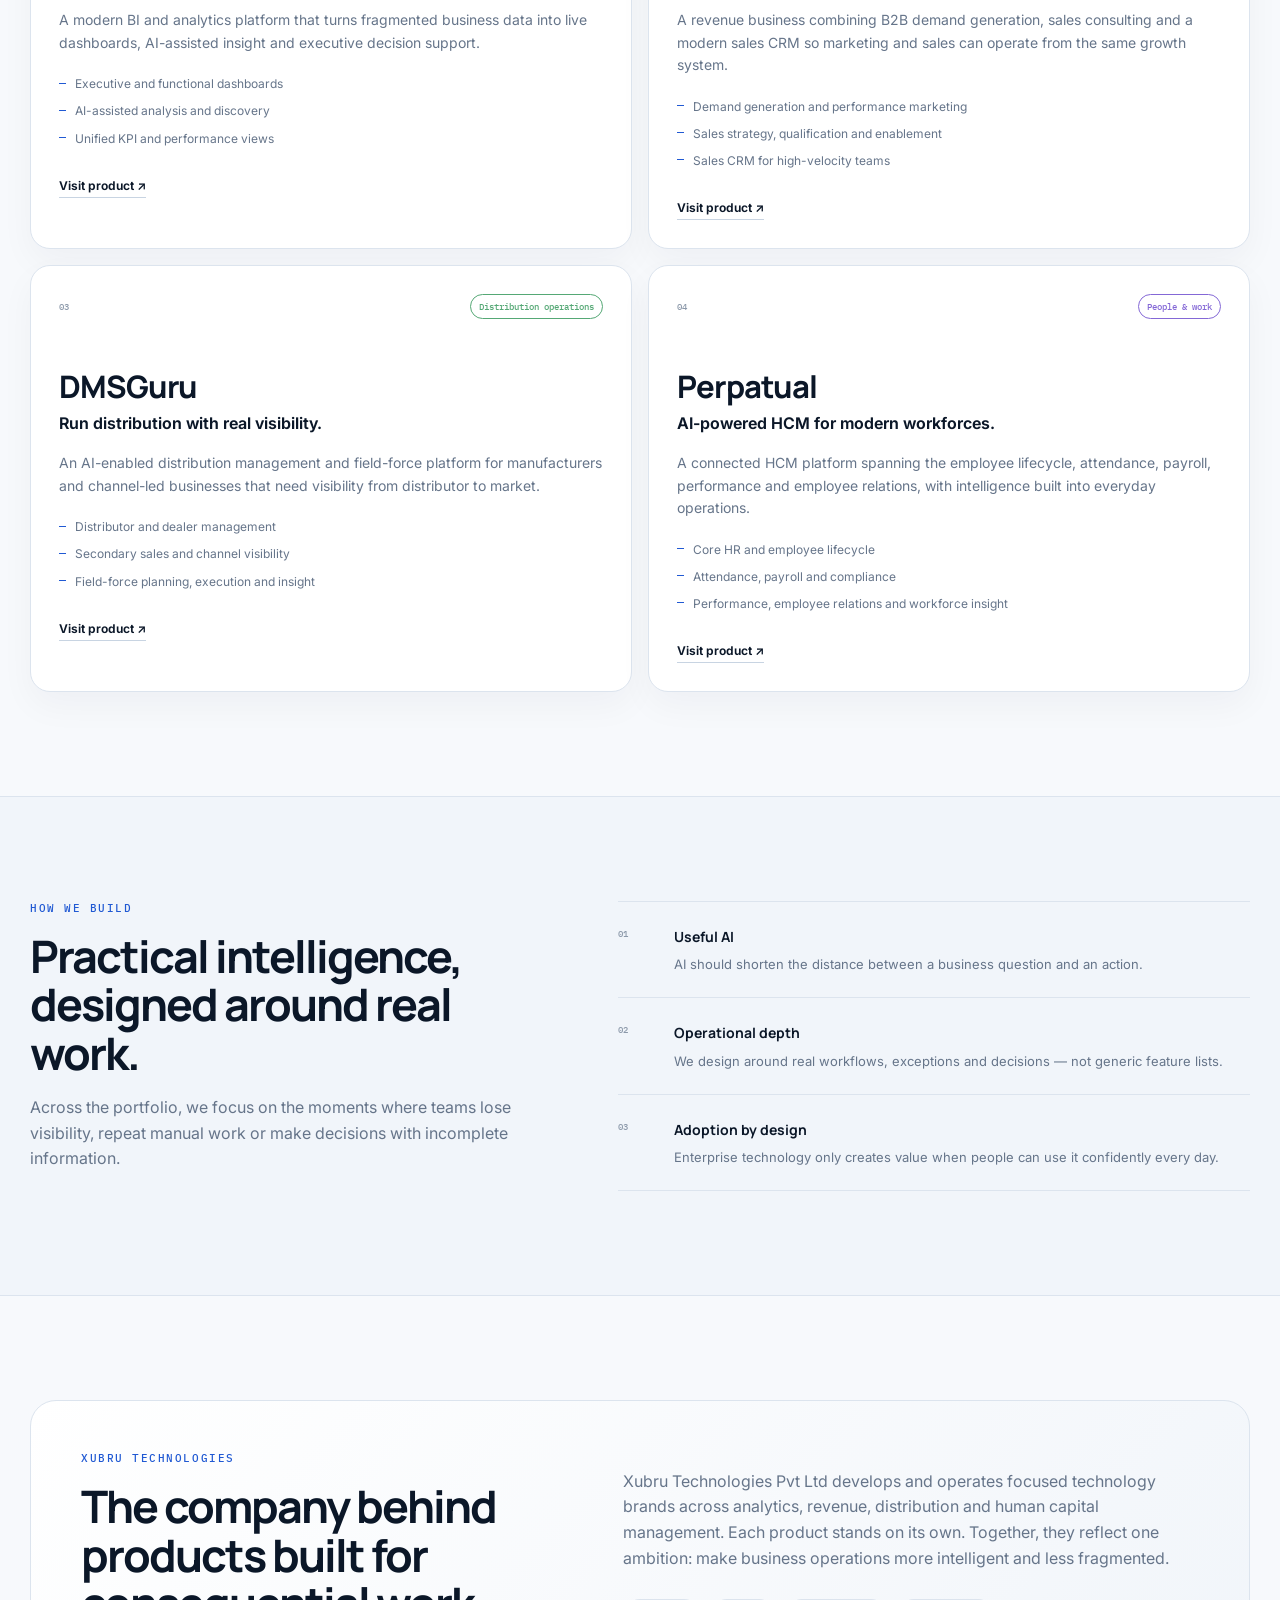
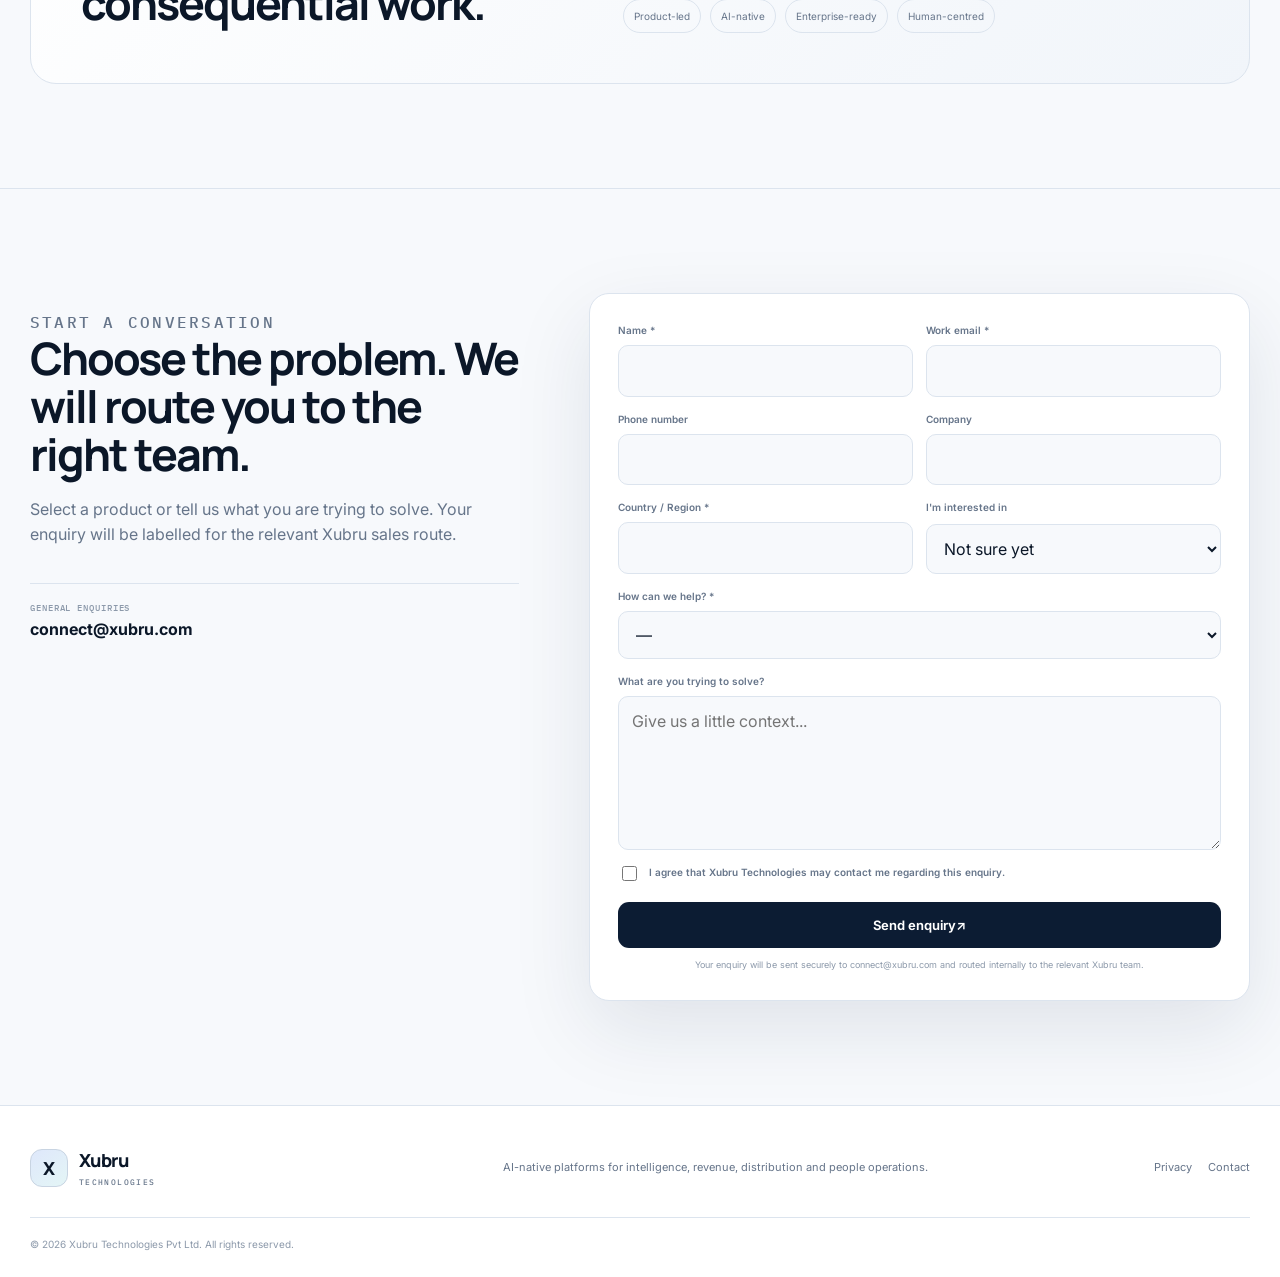
==== commit 7c5d7dad: "Update index.html" ====
--- a/index.html
+++ b/index.html
@@ -178,4 +178,4 @@
 <footer class="footer"><div class="container footer-grid"><a class="brand" href="#top"><span class="brand-mark">X</span><span class="brand-copy"><strong>Xubru</strong><small>Technologies</small></span></a><p data-i18n="footerText">AI-native platforms for intelligence, revenue, distribution and people operations.</p><div class="footer-links"><a href="privacy.html" data-i18n="privacy">Privacy</a><a href="mailto:connect@xubru.com" data-i18n="navContact">Contact</a></div></div><div class="container footer-bottom">© 2026 Xubru Technologies Pvt Ltd. <span data-i18n="rights">All rights reserved.</span></div></footer>
 <dialog class="conversation-modal" id="conversationModal"><div class="modal-shell"><button class="modal-close" type="button" data-close-conversation aria-label="Close">×</button><p class="section-label" data-i18n="modalLabel">CHOOSE A TEAM</p><h2 data-i18n="modalTitle">What would you like to discuss?</h2><p class="modal-intro" data-i18n="modalText">Choose one of the four businesses and we will pre-route your enquiry.</p><div class="route-grid"><button type="button" data-route-choice="Xubru.Ai"><span class="route-icon blue">XI</span><strong>Xubru.Ai</strong><small data-i18n="xubruShort">BI, dashboards & decision intelligence</small><em>↗</em></button><button type="button" data-route-choice="Lead2"><span class="route-icon coral">L2</span><strong>Lead2</strong><small data-i18n="leadShort">Demand generation, sales consulting & CRM</small><em>↗</em></button><button type="button" data-route-choice="DMSGuru"><span class="route-icon green">DM</span><strong>DMSGuru</strong><small data-i18n="dmsShort">Distribution & field-force management</small><em>↗</em></button><button type="button" data-route-choice="Perpatual"><span class="route-icon violet">P</span><strong>Perpatual</strong><small data-i18n="perpShort">AI-powered human capital management</small><em>↗</em></button></div></div></dialog>
 <script src="script.js"></script>
-</body></html>+</body></html>
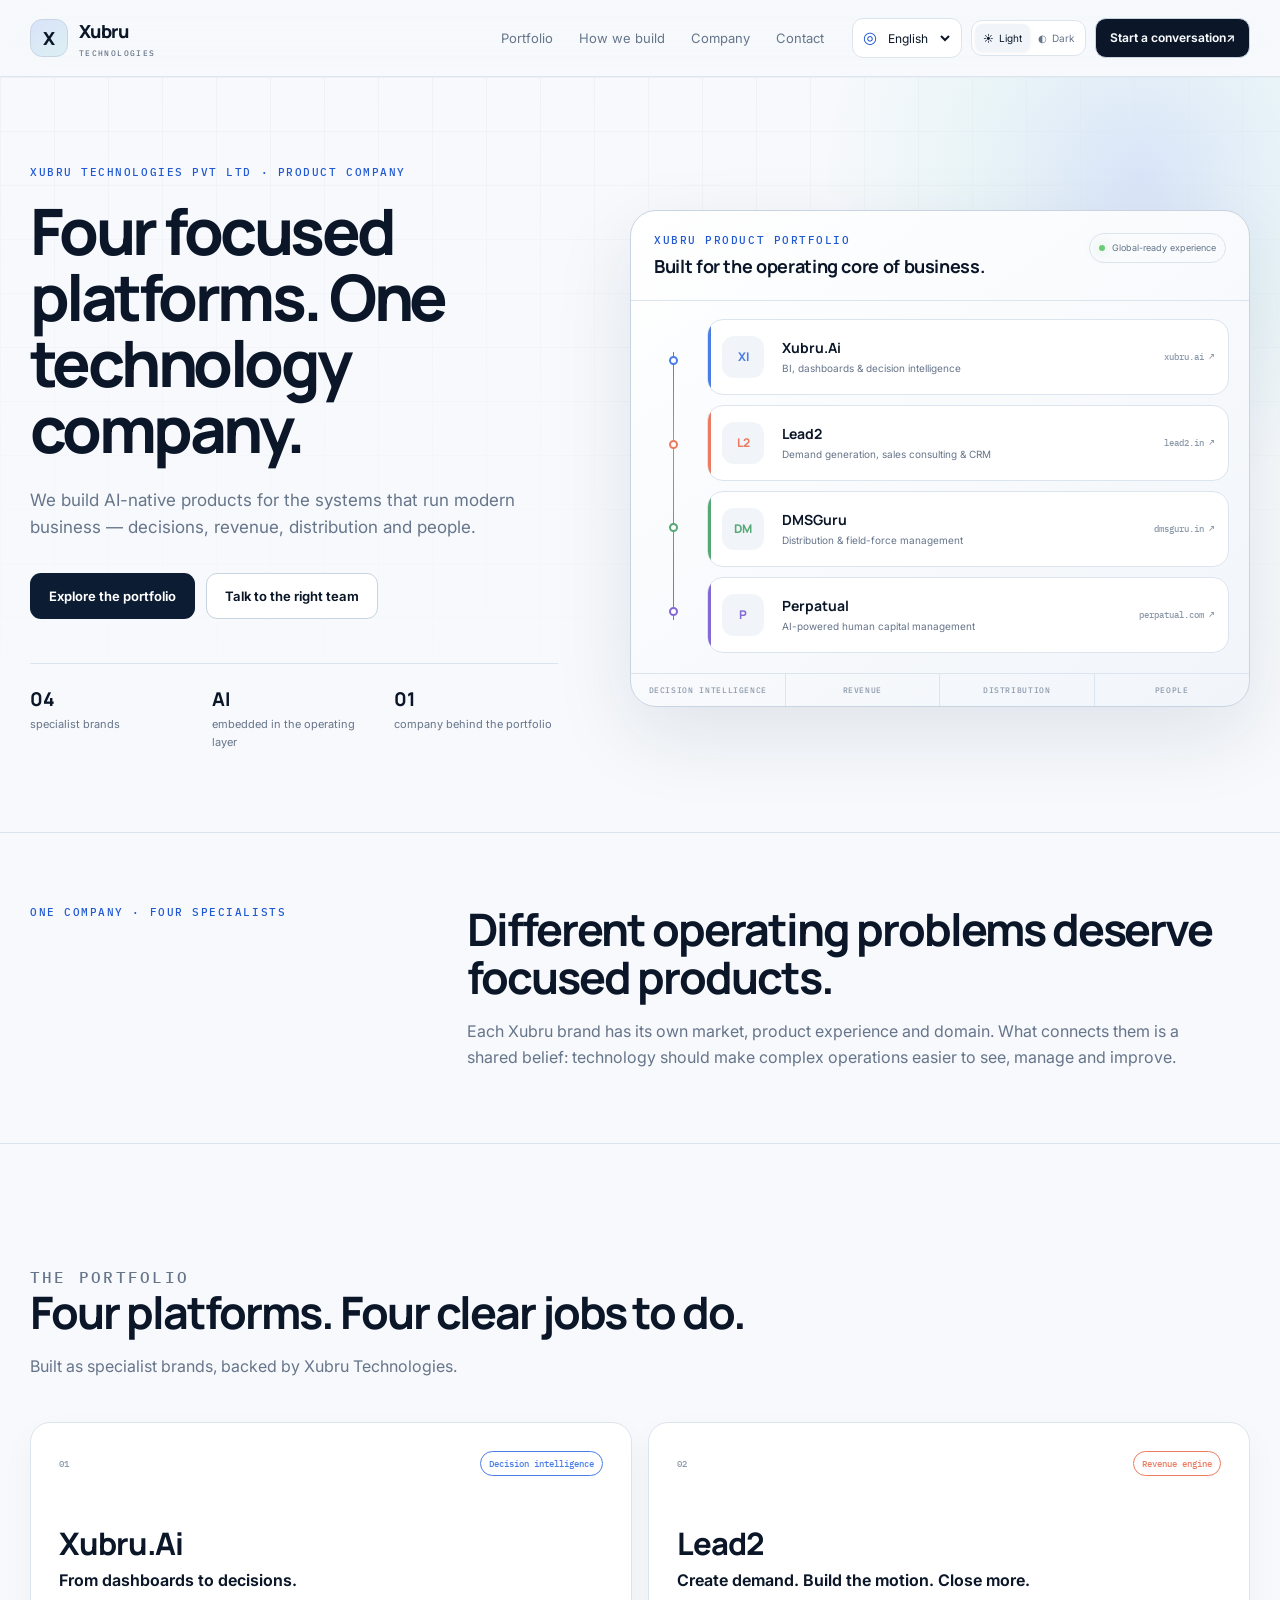
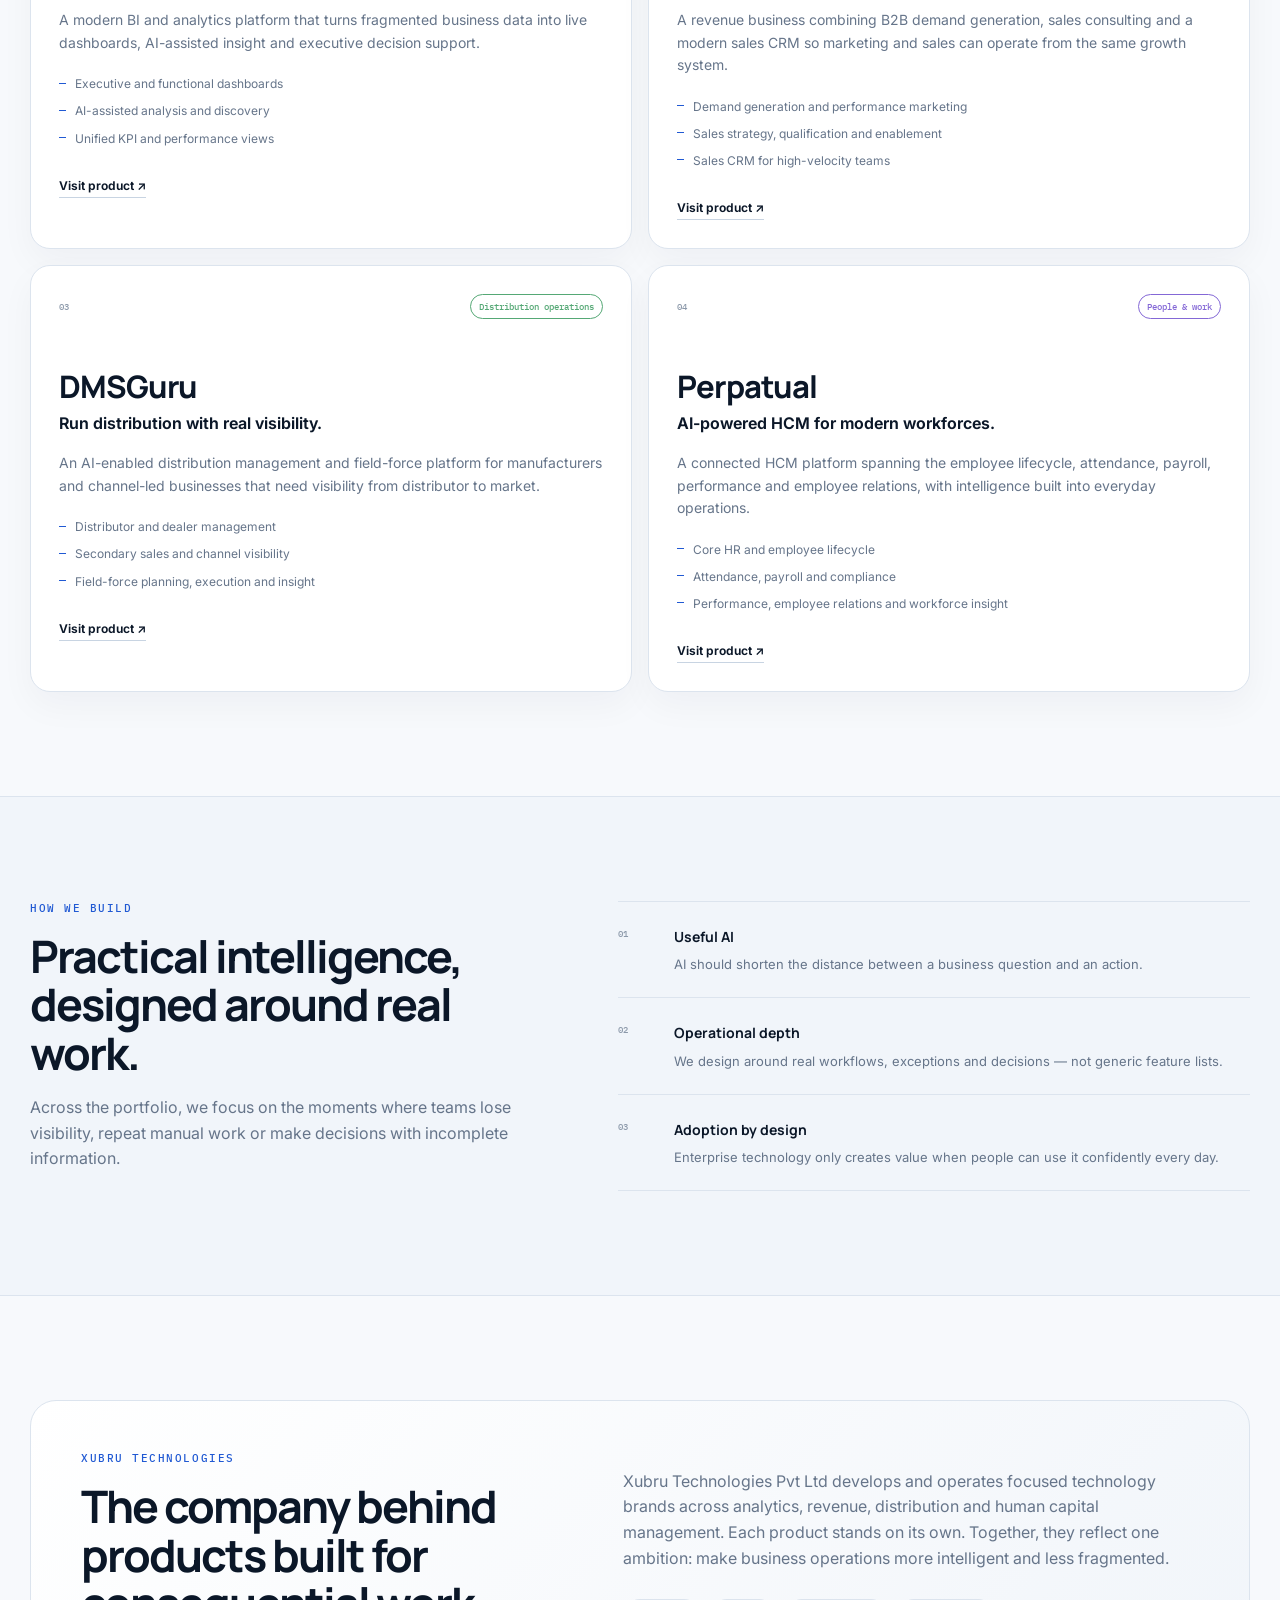
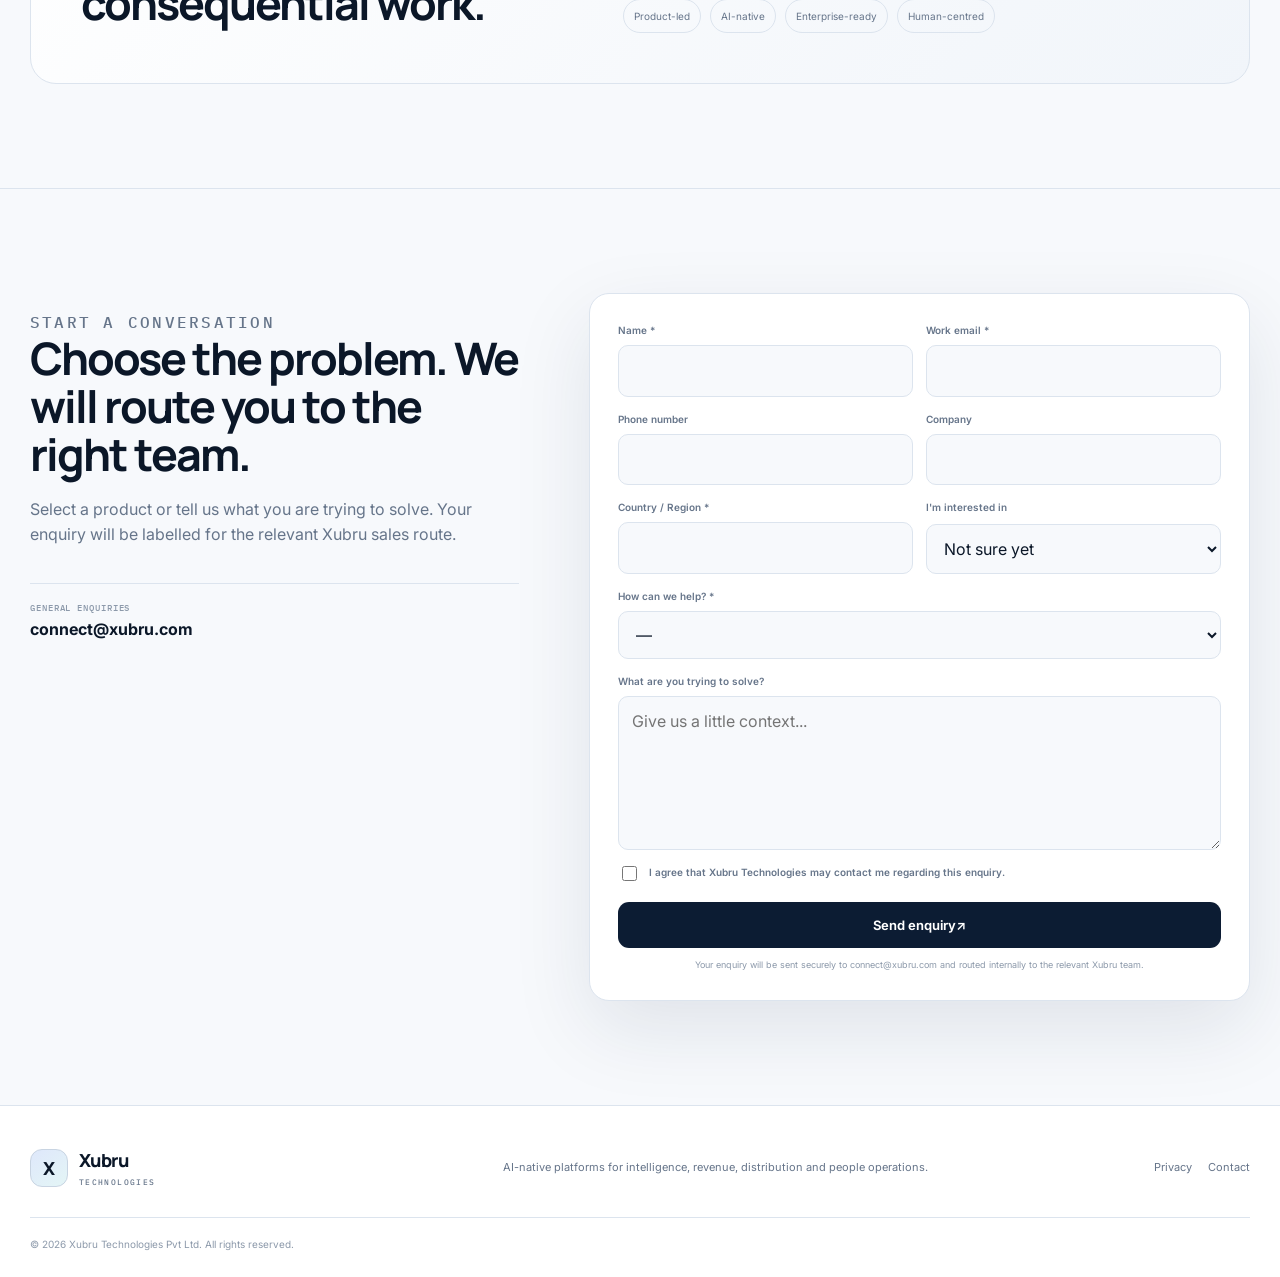
==== commit 866dbf2a: "Update index.html" ====
--- a/index.html
+++ b/index.html
@@ -135,10 +135,35 @@
   <section class="section philosophy" id="philosophy"><div class="container philosophy-grid"><div class="philosophy-copy reveal"><p class="section-label" data-i18n="philosophyLabel">HOW WE BUILD</p><h2 data-i18n="philosophyTitle">Practical intelligence, designed around real work.</h2><p data-i18n="philosophyText">Across the portfolio, we focus on the moments where teams lose visibility, repeat manual work or make decisions with incomplete information.</p></div><div class="principle-list reveal"><div><span>01</span><section><strong data-i18n="p1Title">Useful AI</strong><p data-i18n="p1Text">AI should shorten the distance between a business question and an action.</p></section></div><div><span>02</span><section><strong data-i18n="p2Title">Operational depth</strong><p data-i18n="p2Text">We design around real workflows, exceptions and decisions — not generic feature lists.</p></section></div><div><span>03</span><section><strong data-i18n="p3Title">Adoption by design</strong><p data-i18n="p3Text">Enterprise technology only creates value when people can use it confidently every day.</p></section></div></div></div></section>
   <section class="section company" id="company"><div class="container company-panel reveal"><div><p class="section-label" data-i18n="companyLabel">XUBRU TECHNOLOGIES</p><h2 data-i18n="companyTitle">The company behind products built for consequential work.</h2></div><div class="company-copy"><p data-i18n="companyText">Xubru Technologies Pvt Ltd develops and operates focused technology brands across analytics, revenue, distribution and human capital management. Each product stands on its own. Together, they reflect one ambition: make business operations more intelligent and less fragmented.</p><div class="company-tags"><span data-i18n="tagProduct">Product-led</span><span data-i18n="tagAI">AI-native</span><span data-i18n="tagEnterprise">Enterprise-ready</span><span data-i18n="tagHuman">Human-centred</span></div></div></div></section>
   <section class="section contact" id="contact"><div class="container contact-grid"><div class="contact-copy reveal"><p class="section-label" data-i18n="contactLabel">START A CONVERSATION</p><h2 data-i18n="contactTitle">Choose the problem. We will route you to the right team.</h2><p data-i18n="contactText">Select a product or tell us what you are trying to solve. Every enquiry comes centrally to Xubru Technologies and is routed internally to the relevant team.</p><div class="contact-email"><span data-i18n="generalEnquiries">General enquiries</span><a href="mailto:connect@xubru.com">connect@xubru.com</a></div></div><div class="contact-card reveal">
-    <form id="contactForm" novalidate>
-      <input type="hidden" name="access_key" value="59ce34d4-208a-488d-bb53-bccffa3bd193">
-      <input type="hidden" name="from_name" value="Xubru Technologies Website">
-      <input type="hidden" name="route" id="routeField" value="General">
+   <form
+  id="contactForm"
+  action="https://api.web3forms.com/submit"
+  method="POST"
+>
+  <input
+    type="hidden"
+    name="access_key"
+    value="59ce34d4-208a-488d-bb53-bccffa3bd193"
+  >
+
+  <input
+    type="hidden"
+    name="from_name"
+    value="Xubru Technologies Website"
+  >
+
+  <input
+    type="hidden"
+    name="subject"
+    value="New enquiry from Xubru Technologies website"
+  >
+
+  <input
+    type="hidden"
+    name="route"
+    id="routeField"
+    value="General"
+  >
       <input type="checkbox" name="botcheck" class="hp-field" tabindex="-1" autocomplete="off" aria-hidden="true">
 
       <div class="form-row">
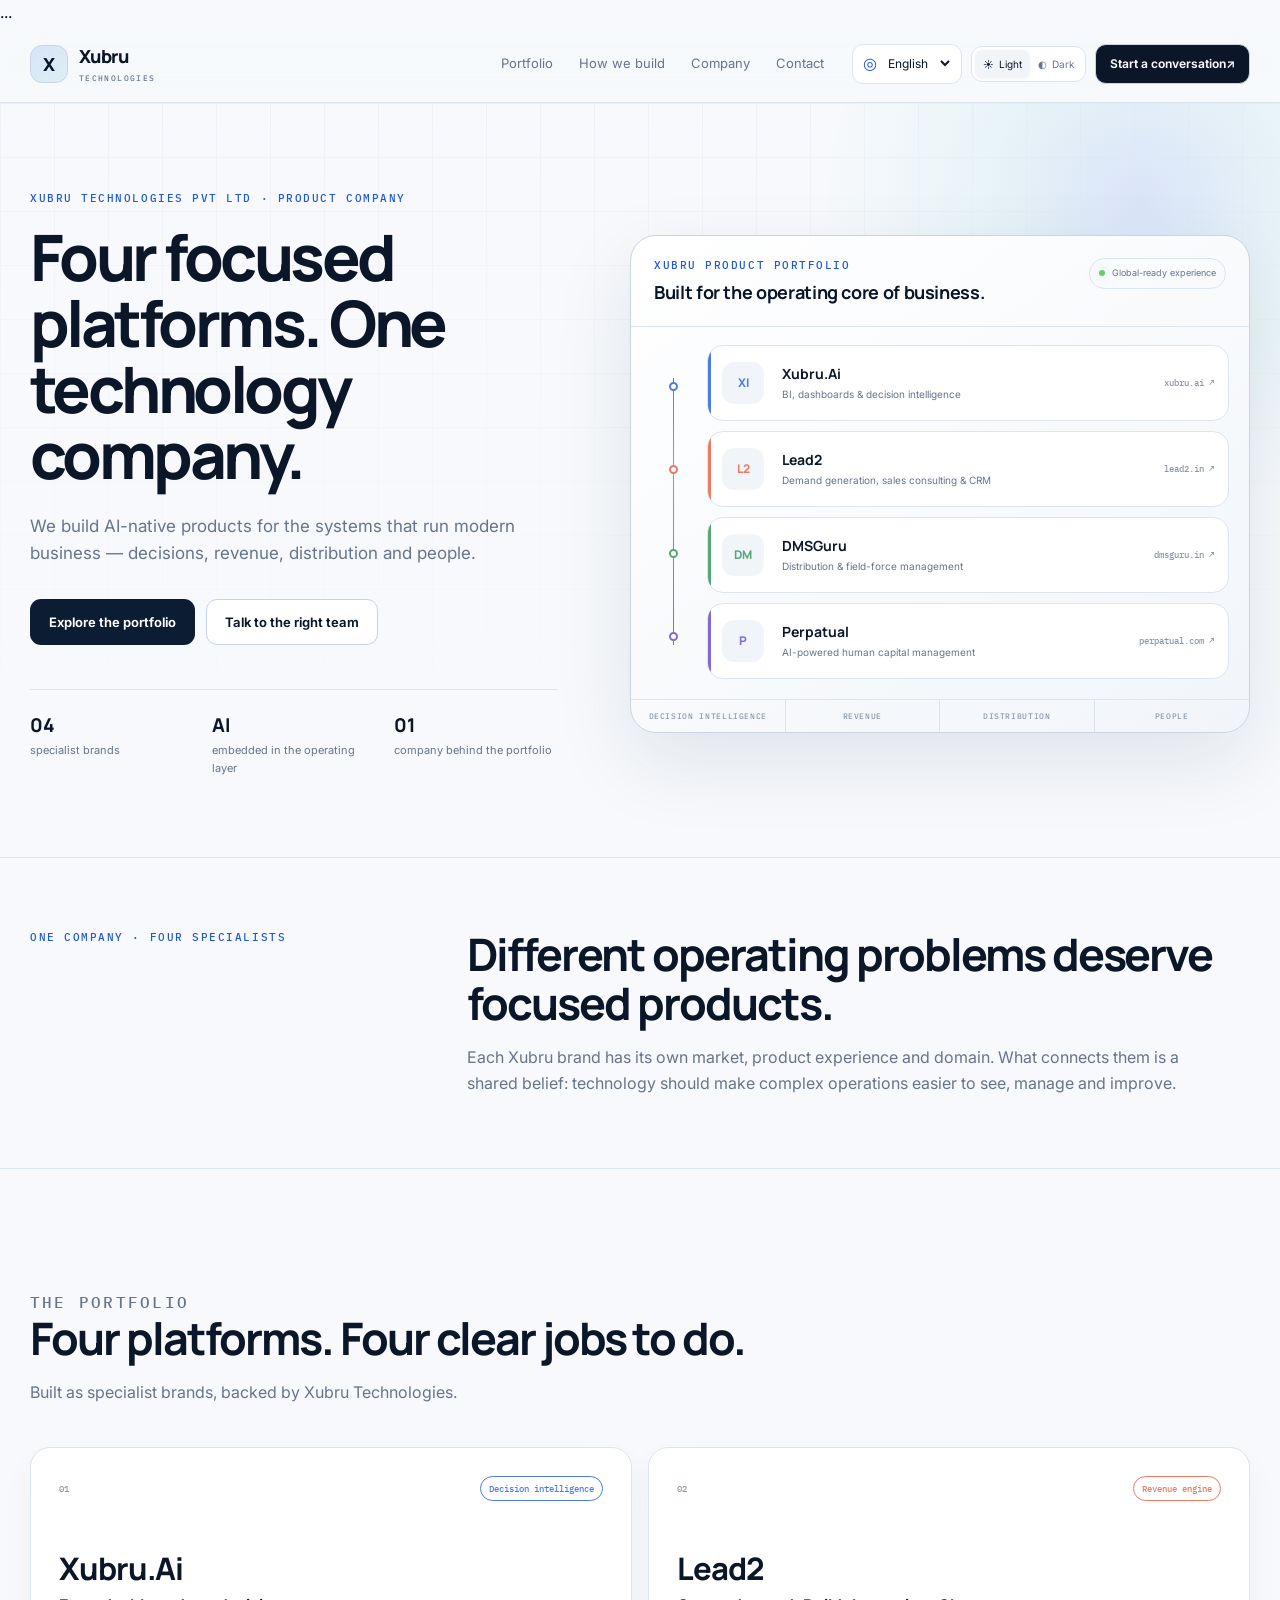
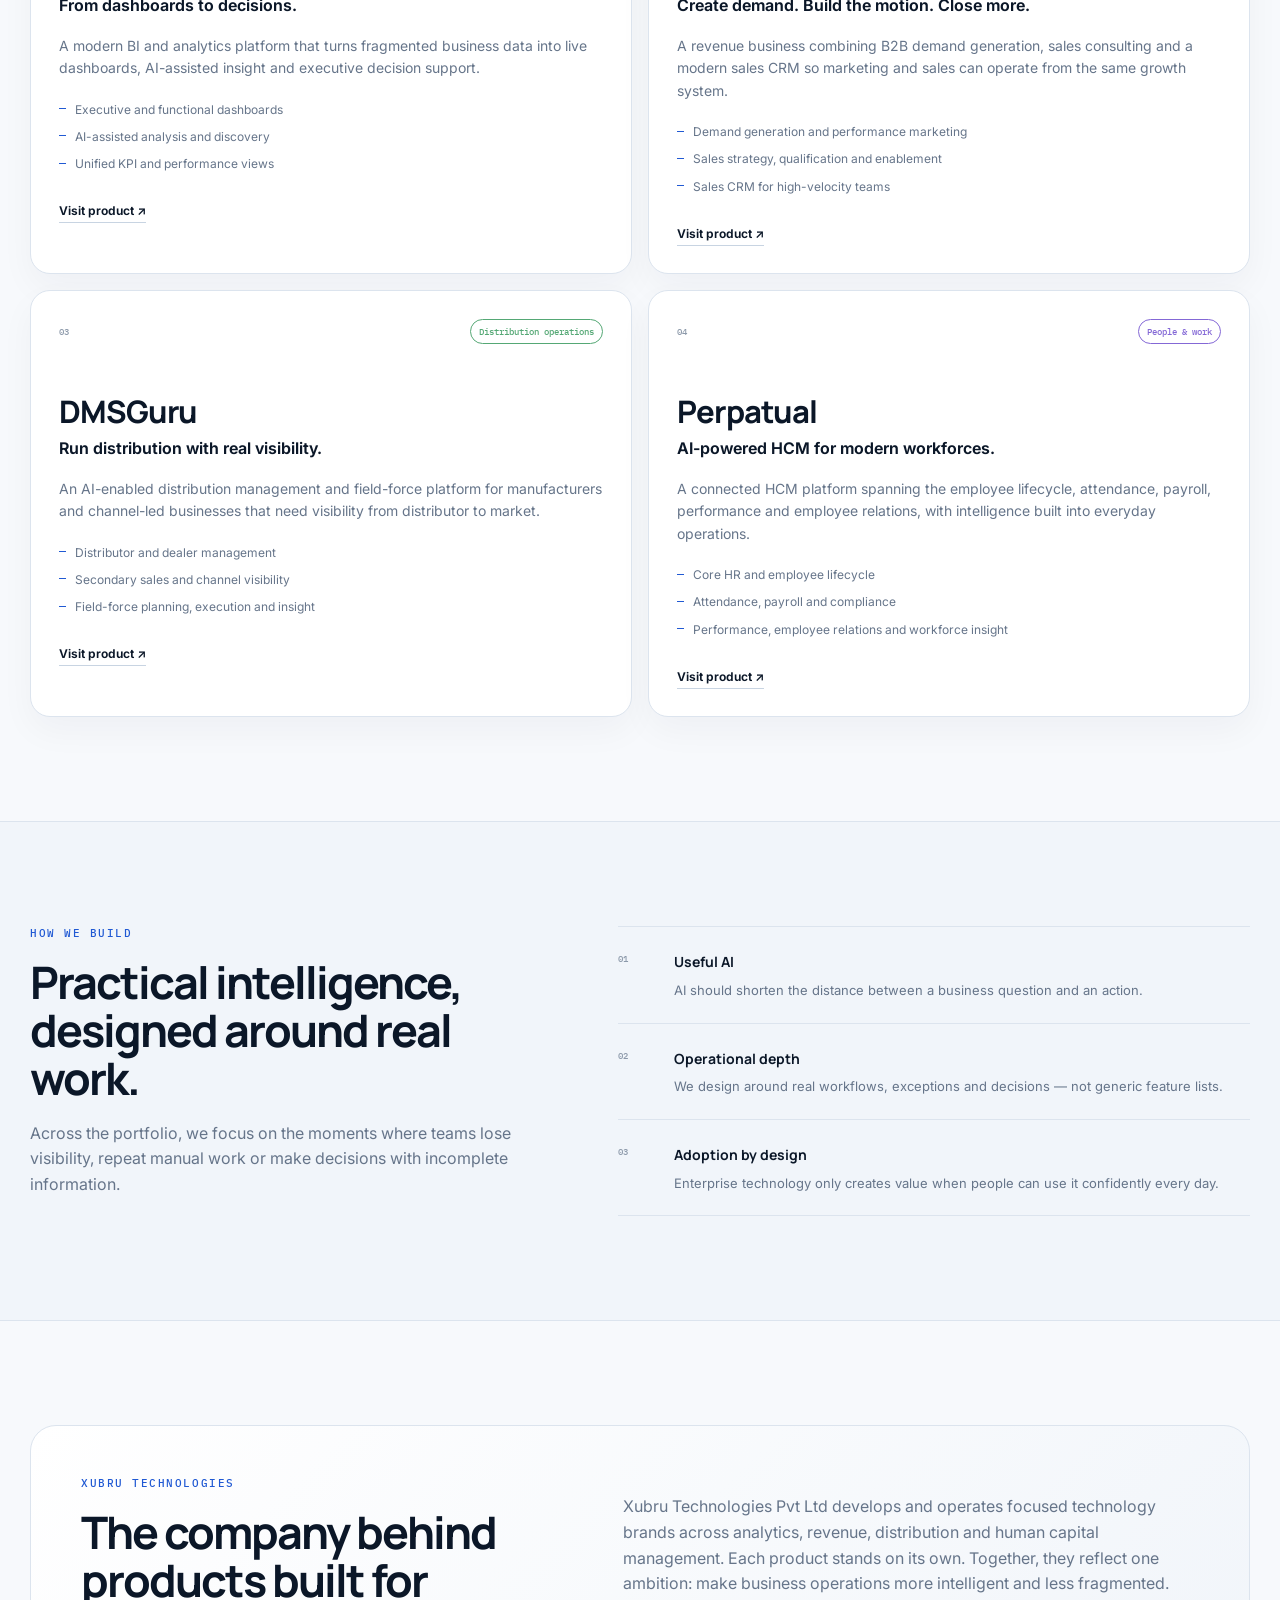
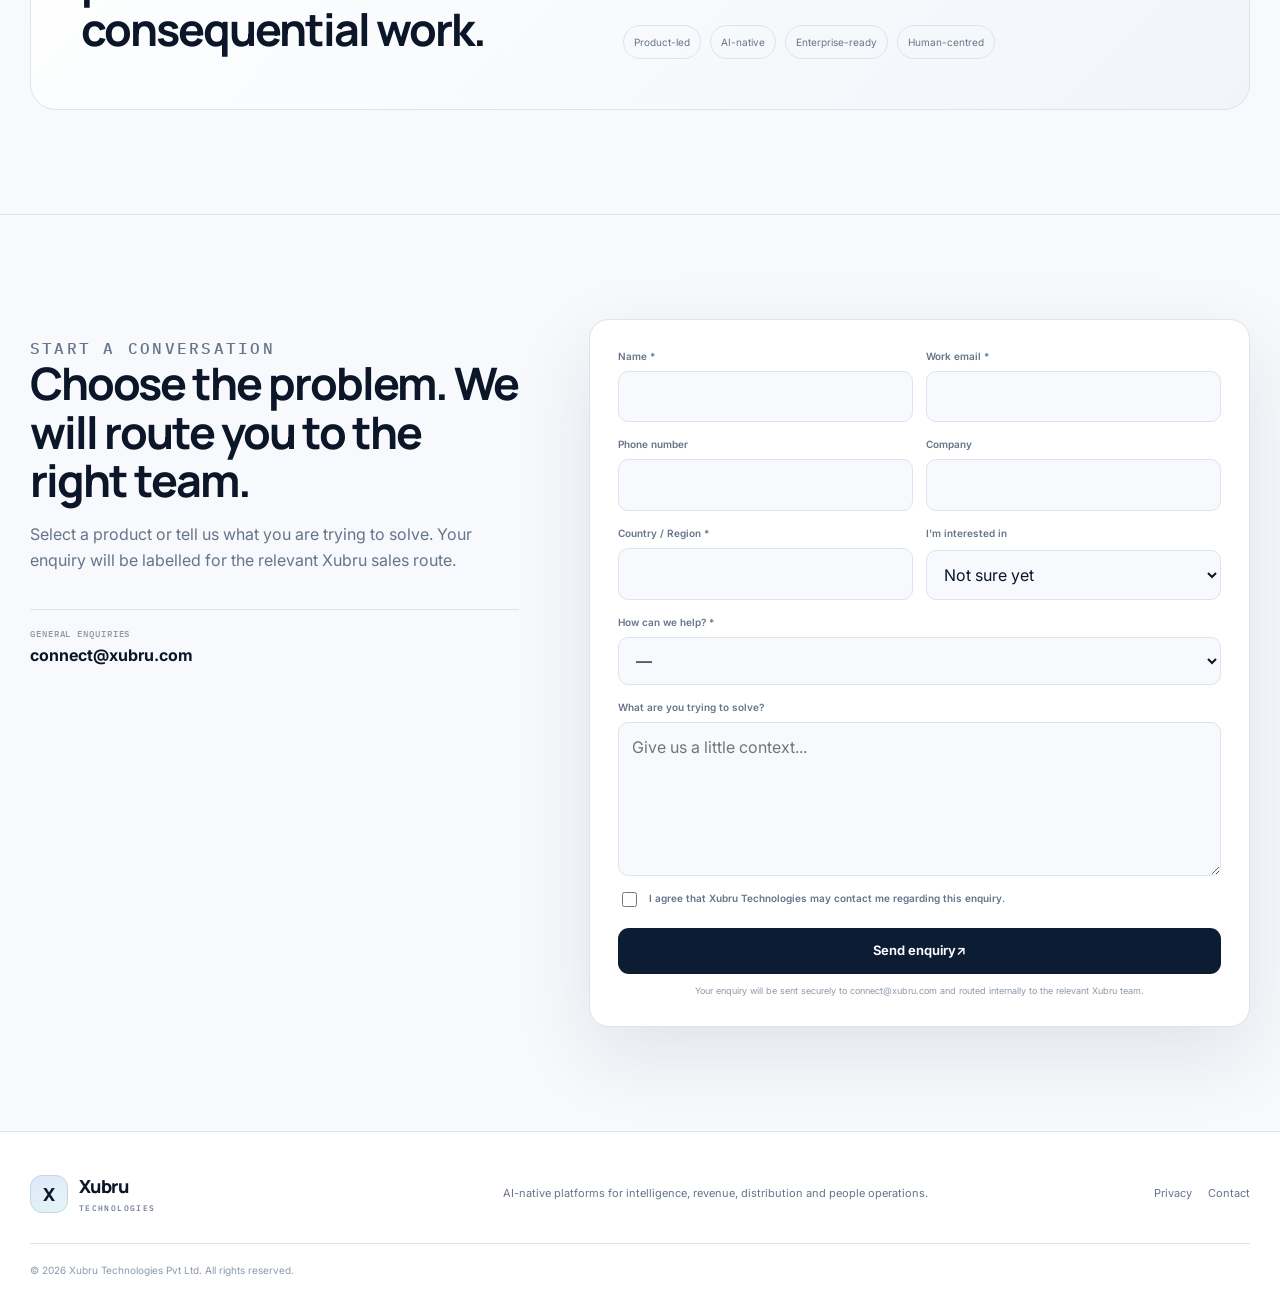
==== commit 0aac197d: "Update index.html" ====
--- a/index.html
+++ b/index.html
@@ -3,6 +3,18 @@
 <head>
   <meta charset="UTF-8">
   <meta name="viewport" content="width=device-width, initial-scale=1.0">
+  <!-- Google tag (gtag.js) -->
+  <script async src="https://www.googletagmanager.com/gtag/js?id=G-X2NLSVJ3DQ"></script>
+  <script>
+    window.dataLayer = window.dataLayer || [];
+    function gtag(){dataLayer.push(arguments);}
+    gtag('js', new Date());
+    gtag('config', 'G-X2NLSVJ3DQ');
+  </script>
+
+  <title>...</title>
+  ...
+</head>
   <meta name="theme-color" content="#f7f9fc">
   <meta name="robots" content="index,follow,max-image-preview:large,max-snippet:-1,max-video-preview:-1">
   <title>Xubru Technologies | AI, Revenue, Distribution & HCM Platforms</title>
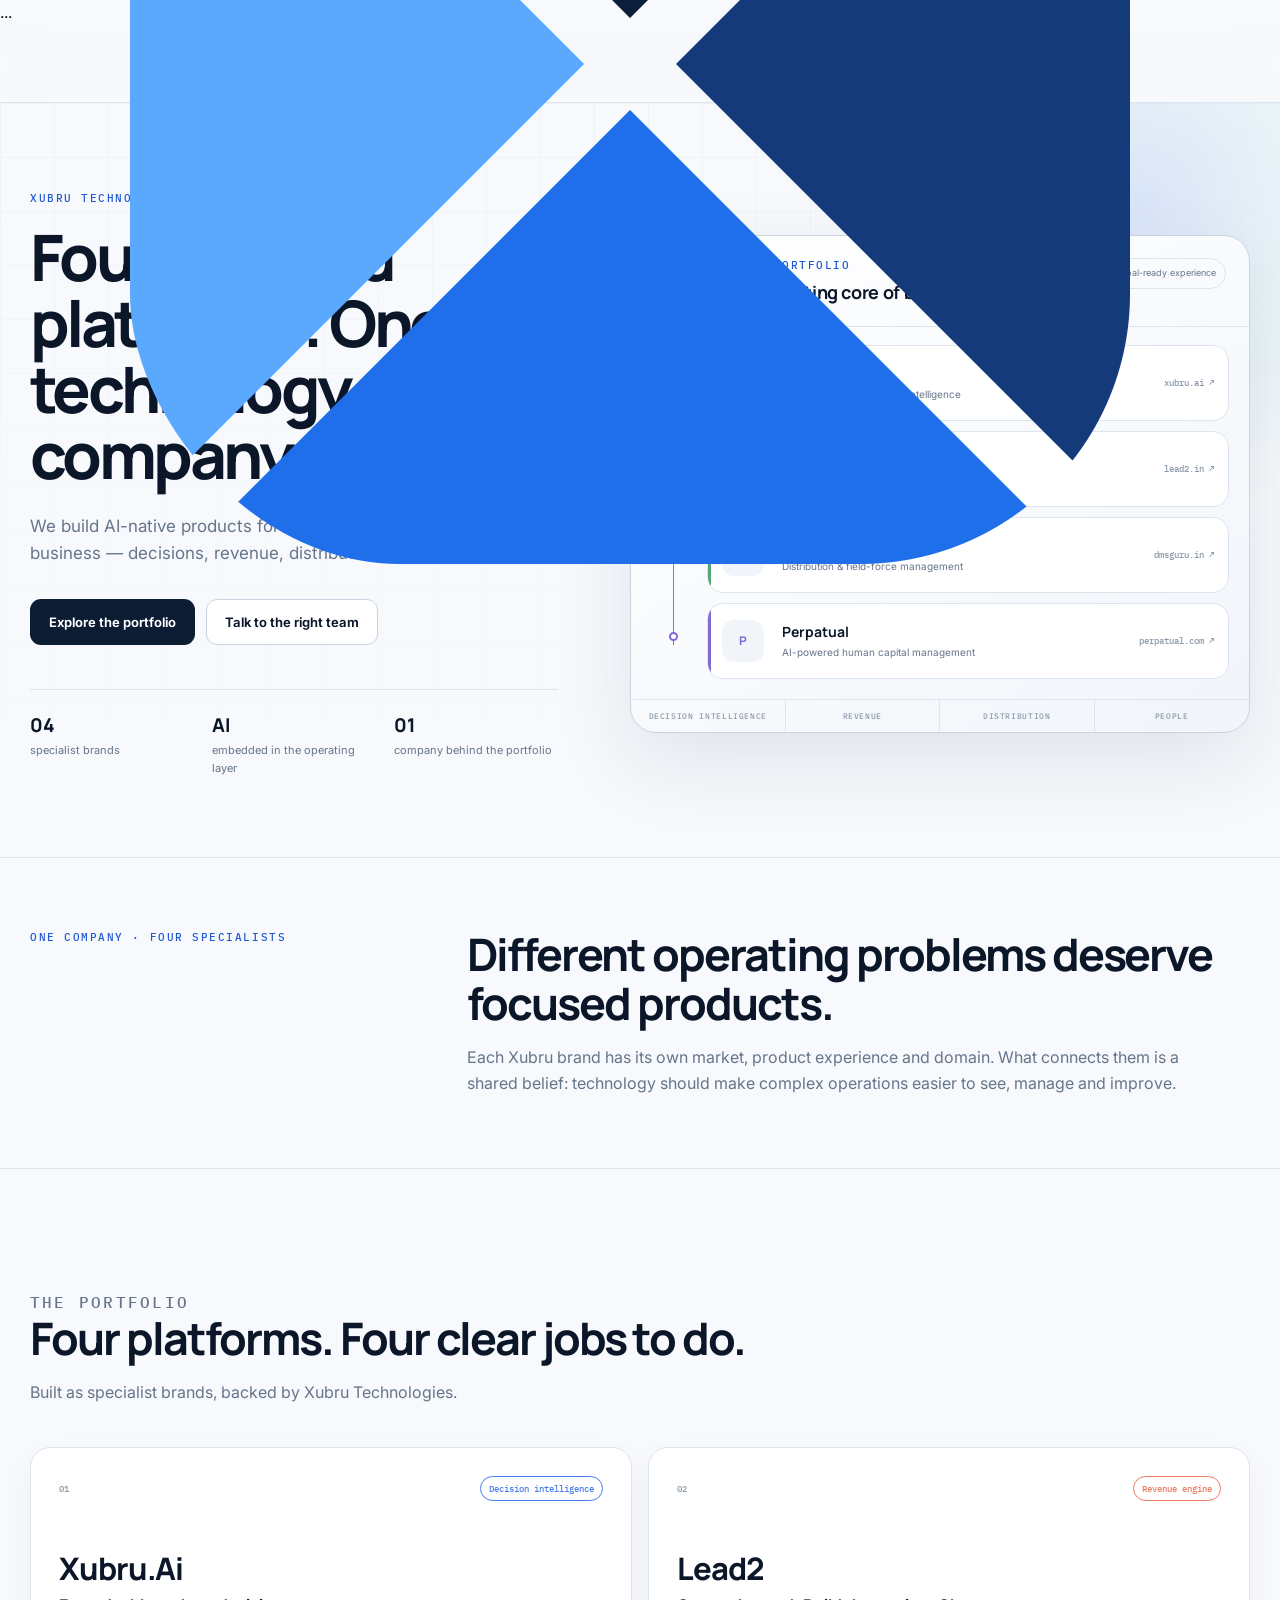
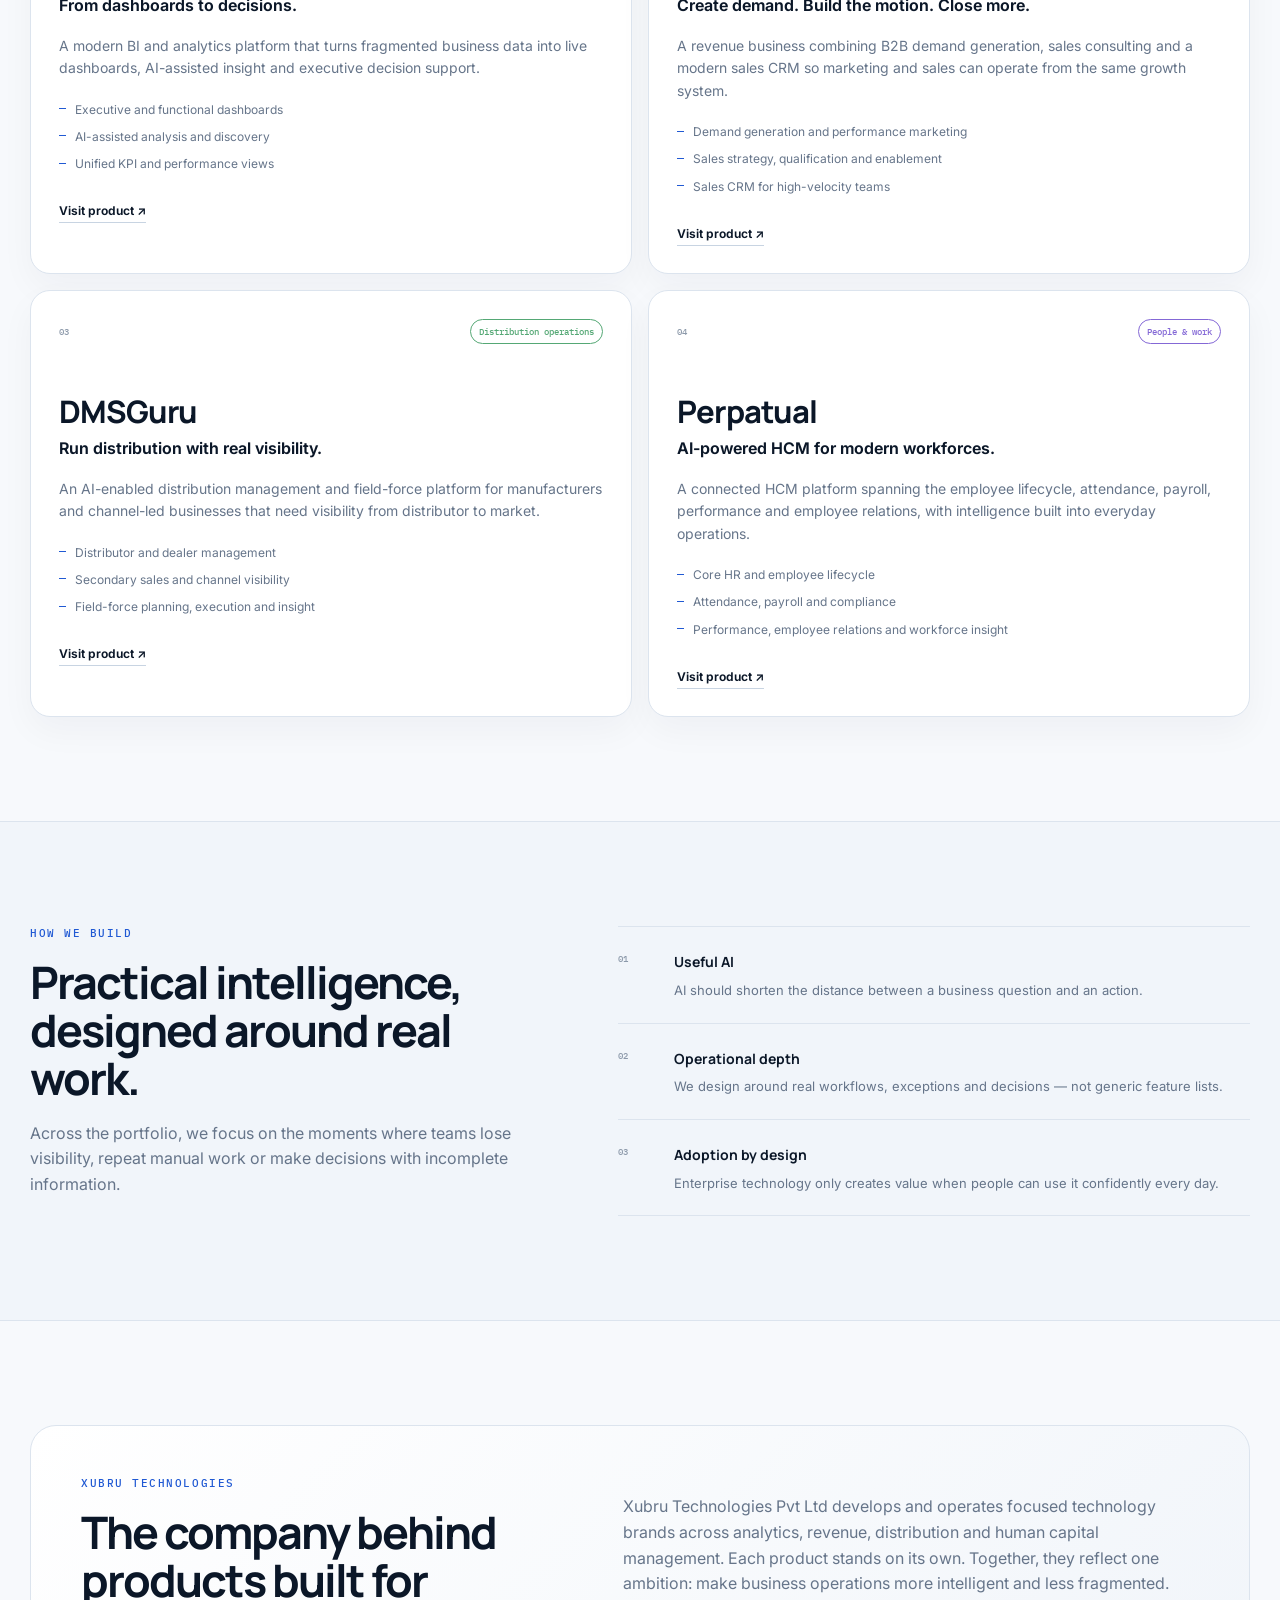
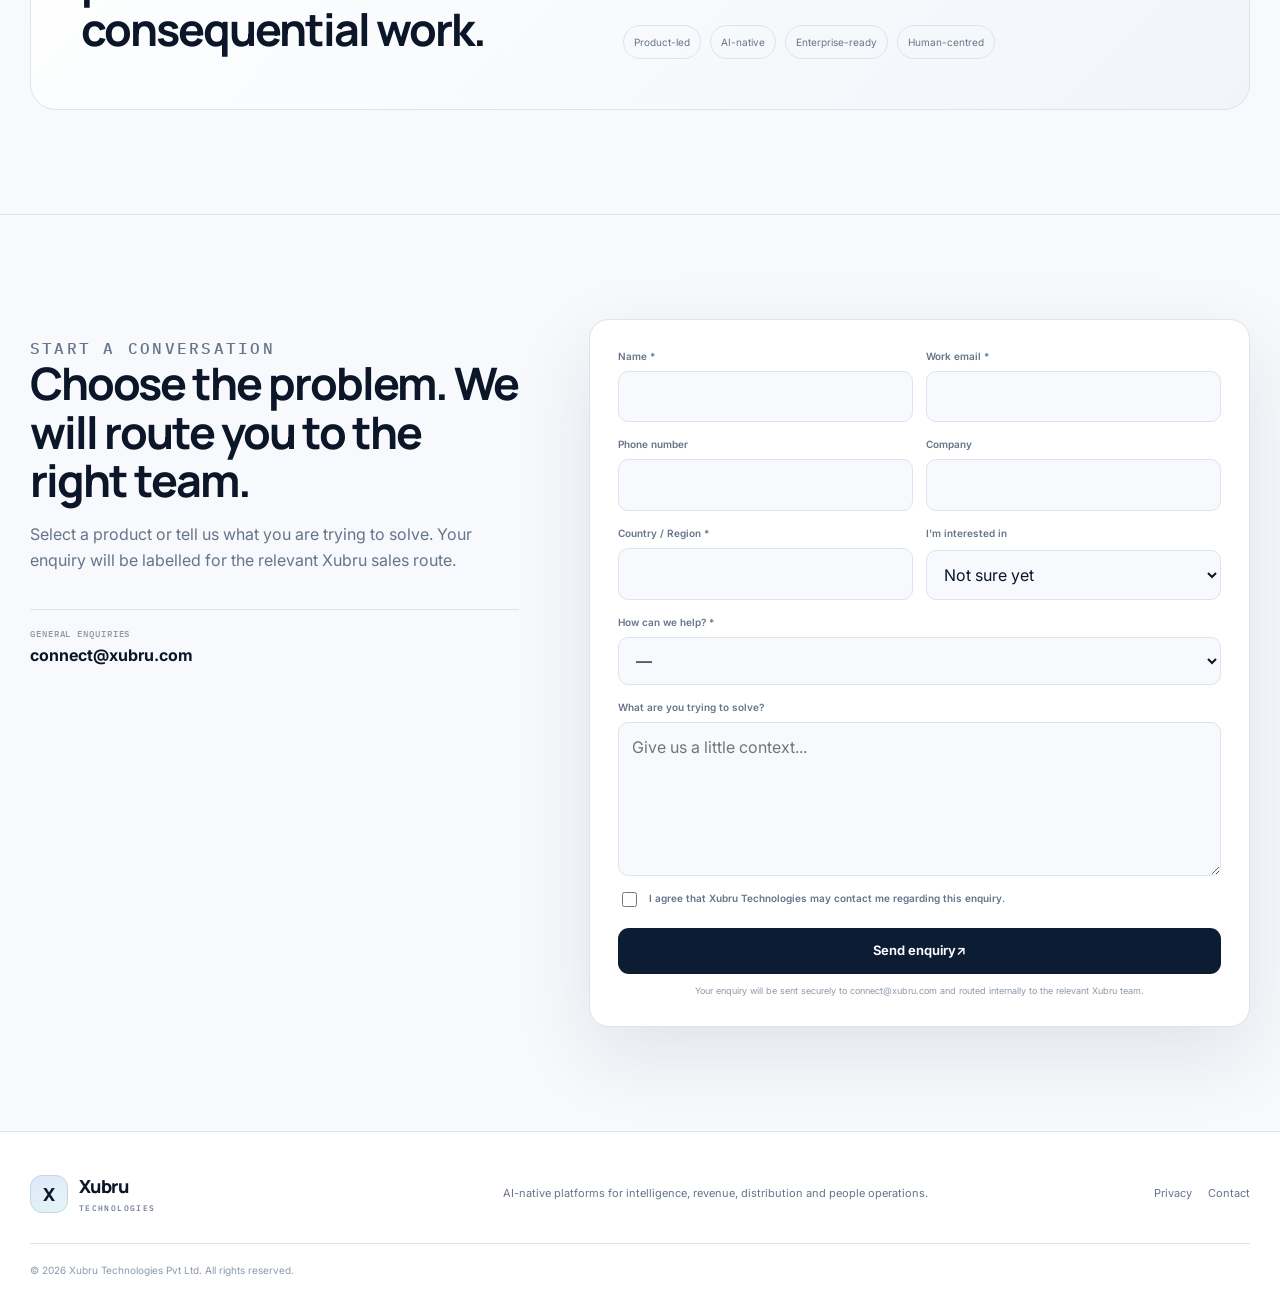
==== commit fedeea79: "Update index.html" ====
--- a/index.html
+++ b/index.html
@@ -80,9 +80,13 @@
 <a class="skip-link" href="#main" data-i18n="skip">Skip to content</a>
 <header class="site-header" id="top">
   <div class="container nav-wrap">
-    <a class="brand" href="#top" aria-label="Xubru Technologies home">
-      <span class="brand-mark" aria-hidden="true">X</span><span class="brand-copy"><strong>Xubru</strong><small>Technologies</small></span>
-    </a>
+  <a class="brand" href="/" aria-label="Xubru Technologies">
+  <img
+    src="xubru-logo.png"
+    alt="Xubru Technologies"
+    class="brand-logo"
+  >
+</a>
     <nav class="desktop-nav" aria-label="Primary navigation">
       <a href="#portfolio" data-i18n="navPortfolio">Portfolio</a>
       <a href="#philosophy" data-i18n="navPhilosophy">How we build</a>
